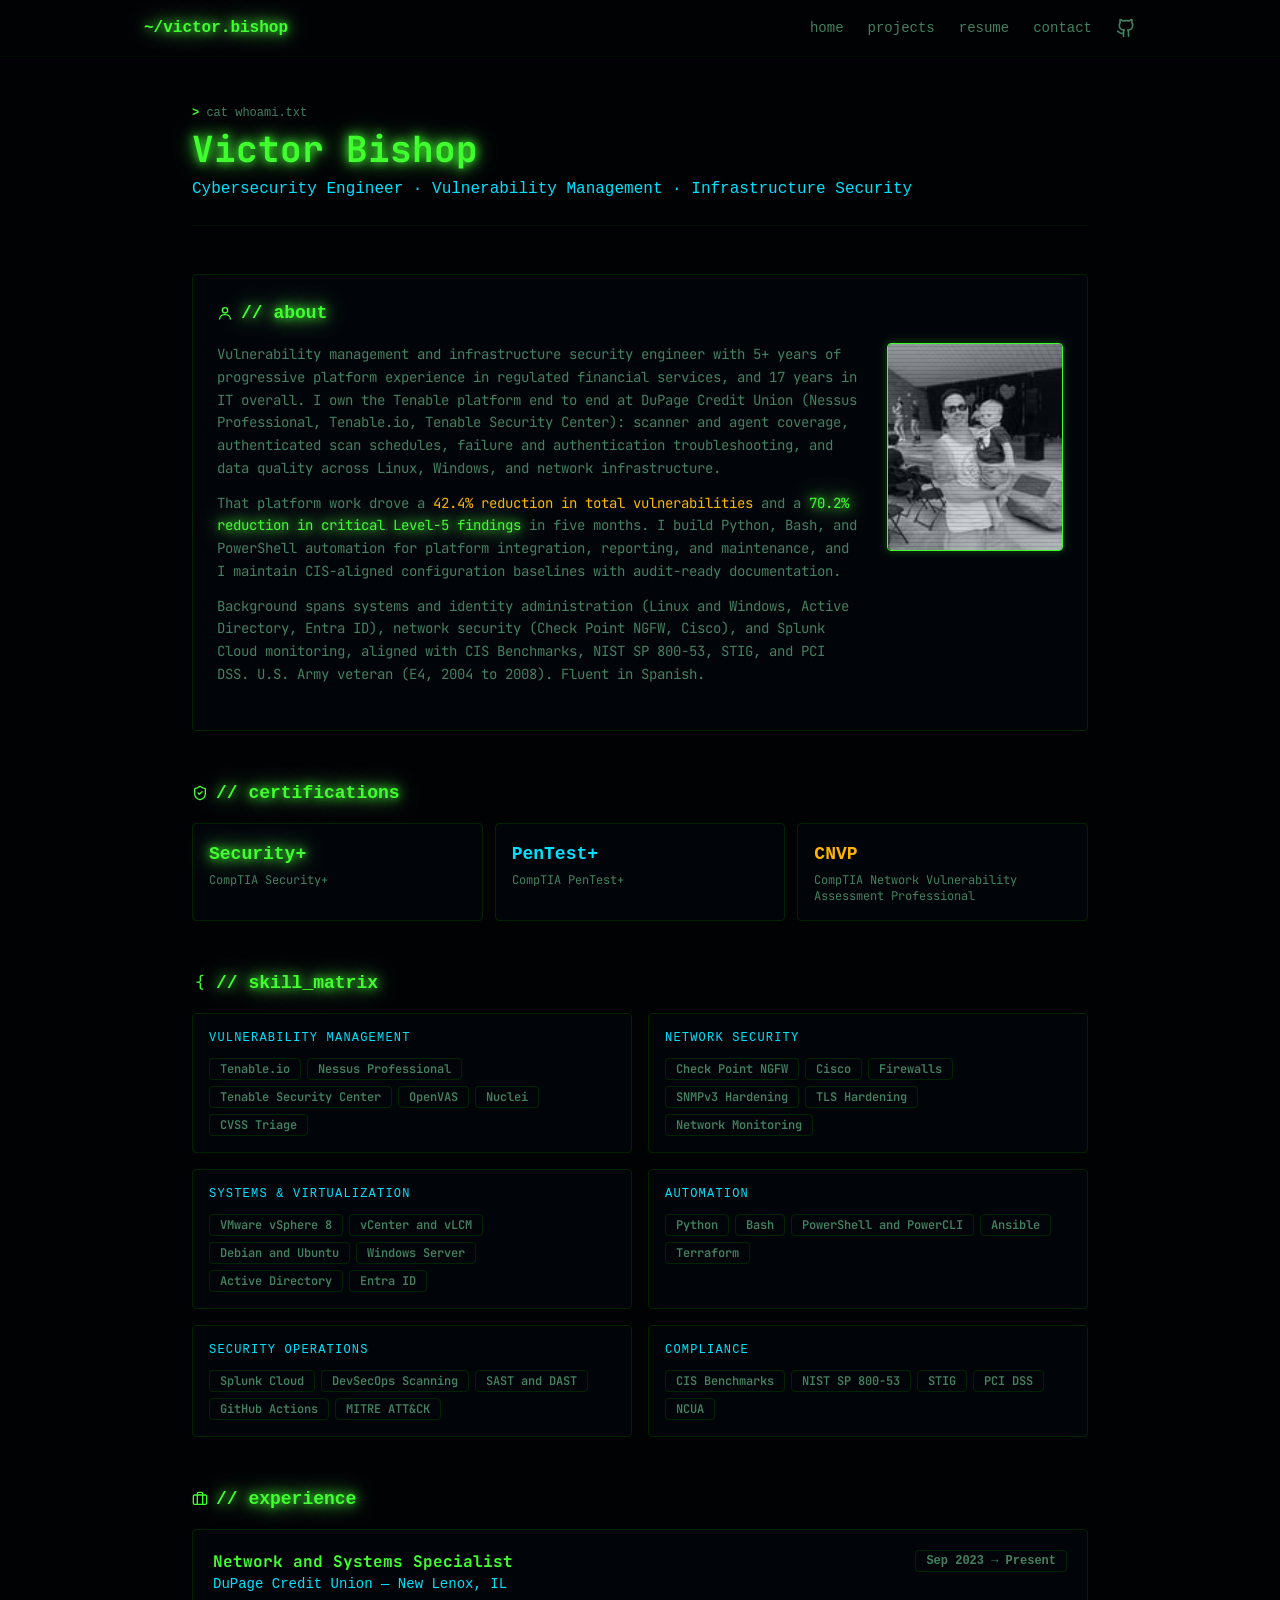
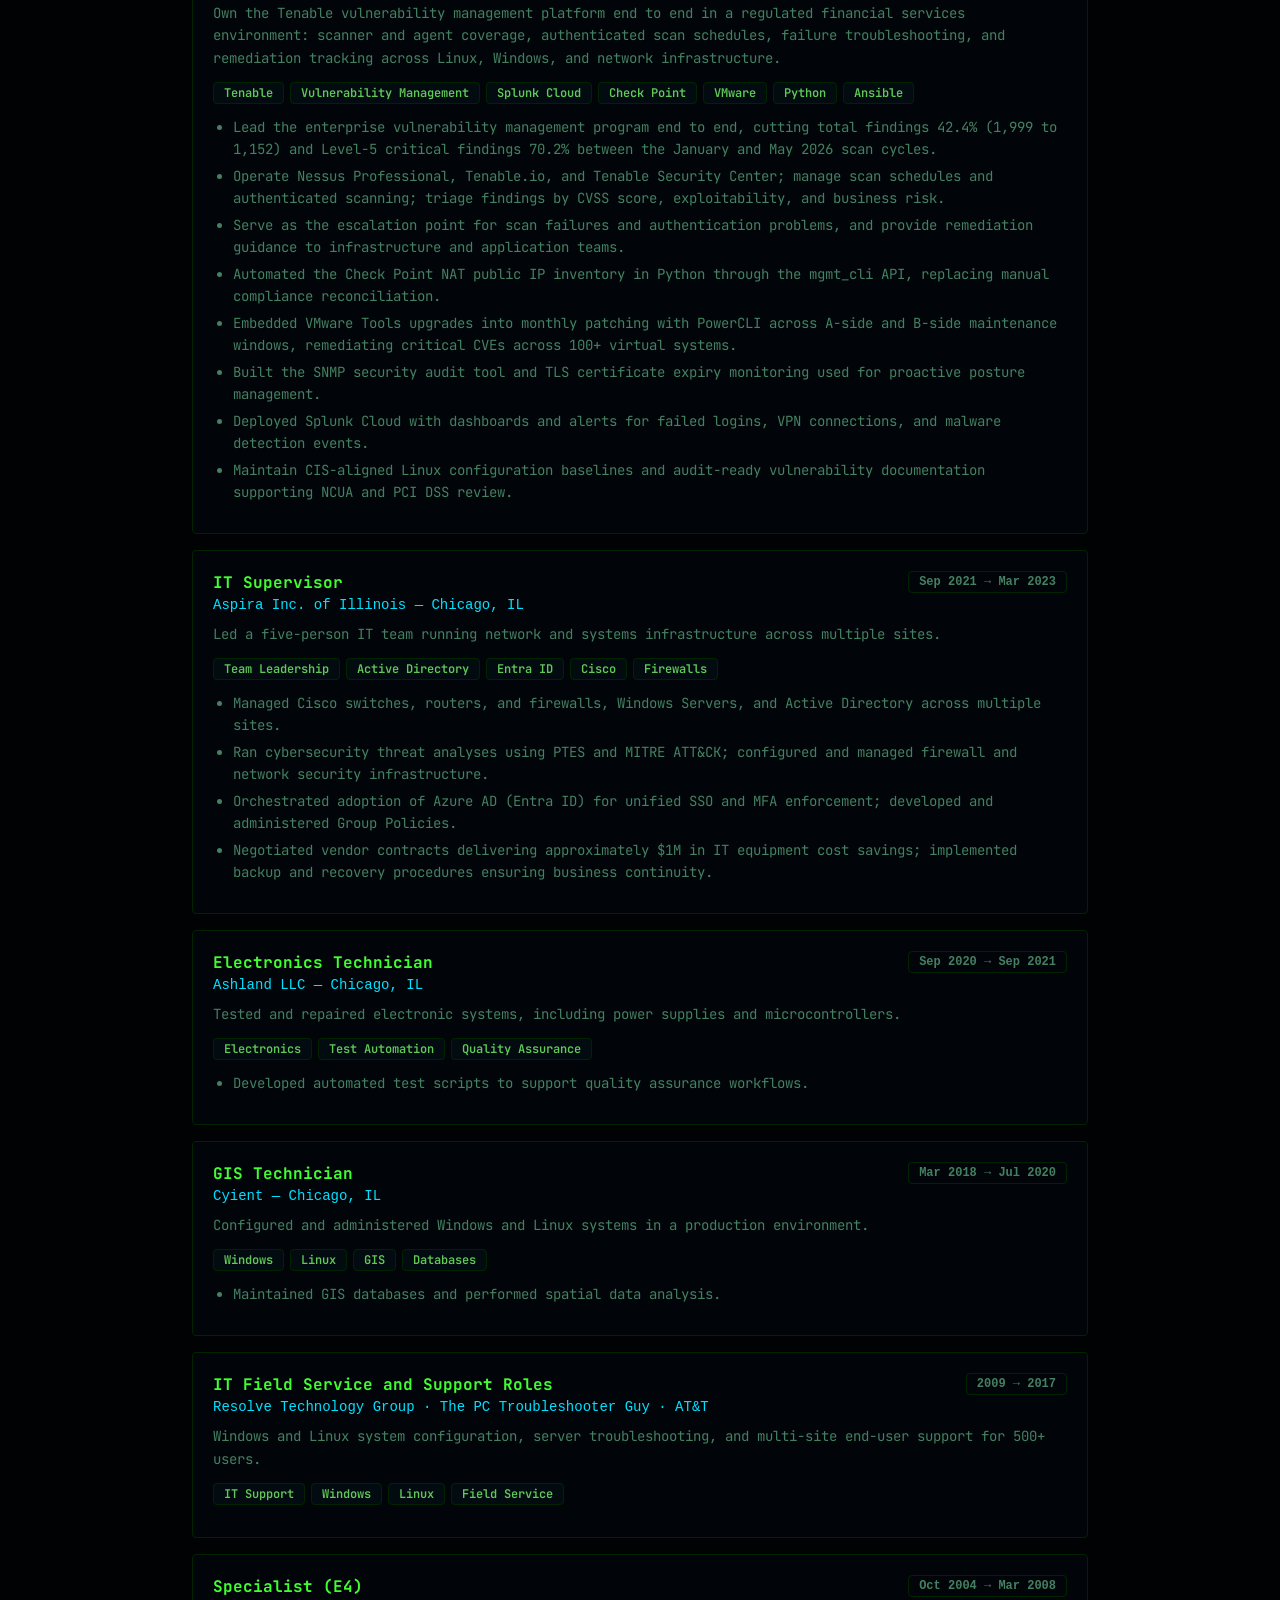
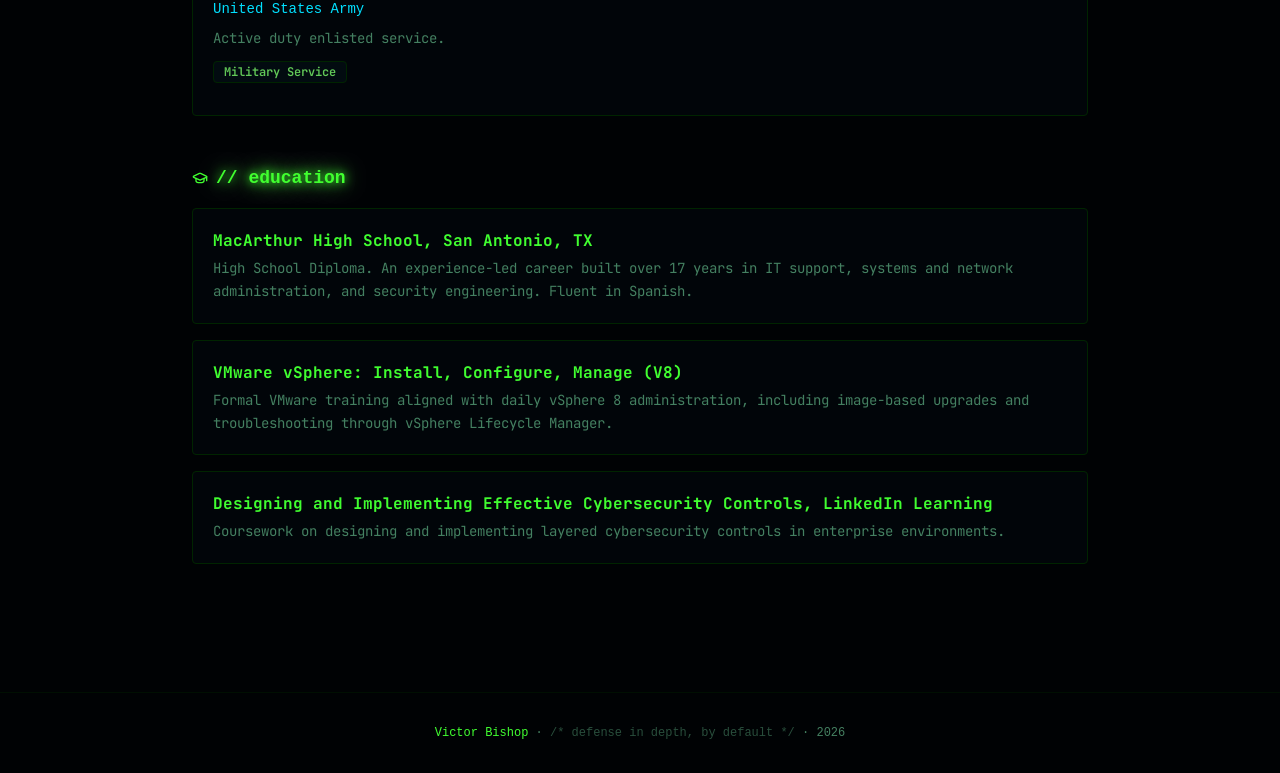
==== resume.html @ e8d1edcd "Publish portfolio site (part 4 of 4): resume.html" ====
<!DOCTYPE html>
<html lang="en" class="dark">
<head>
<meta charset="utf-8" />
<meta name="viewport" content="width=device-width, initial-scale=1" />
<title>Resume | Victor Bishop</title>
<meta name="description" content="Victor Bishop is a cybersecurity engineer in New Lenox, IL focused on vulnerability management, infrastructure security, and automation." />
<link rel="icon" type="image/svg+xml" href="/favicon.svg" />
<link rel="stylesheet" href="/assets/site.css" />
<style>
.px-2\.5{padding-left:.625rem;padding-right:.625rem}
.py-4{padding-top:1rem;padding-bottom:1rem}
.hover\:neon-text:hover{color:var(--neon-green);text-shadow:0 0 10px var(--neon-green),0 0 20px var(--neon-green)}
.hover\:bg-secondary\/80:hover{background-color:color-mix(in oklch,var(--secondary) 80%,transparent)}
.prose-sm{font-size:.875rem}
@media (min-width:768px){.md\:prose-base{font-size:1rem}}
.prose h2{font-size:1.3em;font-weight:700;color:var(--foreground);margin:1.3em 0 .5em}
.prose p{margin:.7em 0;line-height:1.7}
.prose ul{list-style:disc;padding-left:1.4em;margin:.7em 0}
.prose li{margin:.3em 0;line-height:1.6}
.prose strong{color:var(--foreground)}
</style>
</head>
<body class="min-h-screen">
<header class="border-b border-border/40">
<div class="max-w-5xl mx-auto px-4 py-4 flex items-center justify-between">
<a href="/" class="font-mono font-bold neon-text text-base">~/victor.bishop</a>
<nav class="flex items-center gap-6 font-mono text-sm text-muted-foreground">
<a href="/" class="hover:text-neon-cyan transition-colors">home</a>
<a href="/projects" class="hover:text-neon-cyan transition-colors">projects</a>
<a href="/resume" class="hover:text-neon-cyan transition-colors">resume</a>
<a href="/contact" class="hover:text-neon-cyan transition-colors">contact</a>
<a href="https://github.com/Heretic312" target="_blank" rel="noopener noreferrer" class="hover:text-primary transition-colors" aria-label="GitHub"><svg xmlns="http://www.w3.org/2000/svg" viewBox="0 0 24 24" fill="none" stroke="currentColor" stroke-width="2" stroke-linecap="round" stroke-linejoin="round" class="w-5 h-5"><path d="M15 22v-4a4.8 4.8 0 0 0-1-3.5c3 0 6-2 6-5.5.08-1.25-.27-2.48-1-3.5.28-1.15.28-2.35 0-3.5 0 0-1 0-3 1.5-2.64-.5-5.36-.5-8 0C6 2 5 2 5 2c-.3 1.15-.3 2.35 0 3.5A5.403 5.403 0 0 0 4 9c0 3.5 3 5.5 6 5.5-.39.49-.68 1.05-.85 1.65-.17.6-.22 1.23-.15 1.85v4"/><path d="M9 18c-4.51 2-5-2-7-2"/></svg></a>
</nav>
</div>
</header>
<main>

<div class="min-h-screen px-4 py-12">
<div class="max-w-4xl mx-auto space-y-12">
<div class="space-y-2">
<p class="font-mono text-xs text-muted-foreground prompt">cat whoami.txt</p>
<h1 class="text-4xl font-bold neon-text">Victor Bishop</h1>
<p class="text-neon-cyan font-mono">Cybersecurity Engineer · Vulnerability Management · Infrastructure Security</p>
<hr class="mt-6 opacity-40" />
</div>
<section class="terminal-card rounded p-6">
<div class="flex items-center gap-2 mb-4"><svg xmlns="http://www.w3.org/2000/svg" viewBox="0 0 24 24" fill="none" stroke="currentColor" stroke-width="2" stroke-linecap="round" stroke-linejoin="round" class="w-4 h-4 text-neon-green"><circle cx="12" cy="8" r="4"/><path d="M4 21c0-4 3.6-6.5 8-6.5s8 2.5 8 6.5"/></svg><h2 class="font-bold text-lg neon-text font-mono">// about</h2></div>
<div class="flex flex-col md:flex-row gap-6">
<div class="flex-1 space-y-3 text-muted-foreground leading-relaxed text-sm">
<p>Vulnerability management and infrastructure security engineer with 5+ years of progressive platform experience in regulated financial services, and 17 years in IT overall. I own the Tenable platform end to end at DuPage Credit Union (Nessus Professional, Tenable.io, Tenable Security Center): scanner and agent coverage, authenticated scan schedules, failure and authentication troubleshooting, and data quality across Linux, Windows, and network infrastructure.</p>
<p>That platform work drove a <span class="text-neon-amber">42.4% reduction in total vulnerabilities</span> and a <span class="neon-text">70.2% reduction in critical Level-5 findings</span> in five months. I build Python, Bash, and PowerShell automation for platform integration, reporting, and maintenance, and I maintain CIS-aligned configuration baselines with audit-ready documentation.</p>
<p>Background spans systems and identity administration (Linux and Windows, Active Directory, Entra ID), network security (Check Point NGFW, Cisco), and Splunk Cloud monitoring, aligned with CIS Benchmarks, NIST SP 800-53, STIG, and PCI DSS. U.S. Army veteran (E4, 2004 to 2008). Fluent in Spanish.</p>
<div class="pt-2"></div>
</div>
<div class="shrink-0"><div class="relative w-44 h-52 rounded neon-border overflow-hidden">
<img src="[data-uri]" alt="Victor Bishop" class="w-full h-full object-cover opacity-90 mix-blend-luminosity" style="filter: sepia(20%) hue-rotate(100deg) saturate(60%)" />
<div class="absolute inset-0 pointer-events-none" style="background-image: repeating-linear-gradient(0deg, transparent, transparent 3px, oklch(0 0 0 / 0.12) 3px, oklch(0 0 0 / 0.12) 4px)"></div>
</div></div>
</div>
</section>
<section>
<div class="flex items-center gap-2 mb-4"><svg xmlns="http://www.w3.org/2000/svg" viewBox="0 0 24 24" fill="none" stroke="currentColor" stroke-width="2" stroke-linecap="round" stroke-linejoin="round" class="w-4 h-4 text-neon-green"><path d="M20 13c0 5-3.5 7.5-7.66 8.95a1 1 0 0 1-.67-.01C7.5 20.5 4 18 4 13V6a1 1 0 0 1 1-1c2 0 4.5-1.2 6.24-2.72a1.17 1.17 0 0 1 1.52 0C14.51 3.81 17 5 19 5a1 1 0 0 1 1 1z"/><path d="m9 12 2 2 4-4"/></svg><h2 class="font-bold text-lg neon-text font-mono">// certifications</h2></div>
<div class="grid grid-cols-2 md:grid-cols-3 gap-3"><div class="terminal-card rounded p-4"><p class="font-bold text-lg font-mono neon-text">Security+</p><p class="text-xs text-muted-foreground mt-1">CompTIA Security+</p></div><div class="terminal-card rounded p-4"><p class="font-bold text-lg font-mono text-neon-cyan">PenTest+</p><p class="text-xs text-muted-foreground mt-1">CompTIA PenTest+</p></div><div class="terminal-card rounded p-4"><p class="font-bold text-lg font-mono text-neon-amber">CNVP</p><p class="text-xs text-muted-foreground mt-1">CompTIA Network Vulnerability Assessment Professional</p></div></div>
</section>
<section>
<div class="flex items-center gap-2 mb-4"><div class="w-4 h-4 text-neon-green flex items-center justify-center">{</div><h2 class="font-bold text-lg neon-text font-mono">// skill_matrix</h2></div>
<div class="grid grid-cols-1 md:grid-cols-2 gap-4"><div class="terminal-card rounded p-4"><p class="text-xs text-neon-cyan font-mono mb-3 uppercase tracking-widest">Vulnerability Management</p><div class="flex flex-wrap gap-1.5"><span class="inline-flex items-center rounded-md border px-2.5 py-0.5 text-xs font-semibold transition-colors text-xs border-border text-muted-foreground hover:border-neon-green hover:text-neon-green transition-colors cursor-default">Tenable.io</span><span class="inline-flex items-center rounded-md border px-2.5 py-0.5 text-xs font-semibold transition-colors text-xs border-border text-muted-foreground hover:border-neon-green hover:text-neon-green transition-colors cursor-default">Nessus Professional</span><span class="inline-flex items-center rounded-md border px-2.5 py-0.5 text-xs font-semibold transition-colors text-xs border-border text-muted-foreground hover:border-neon-green hover:text-neon-green transition-colors cursor-default">Tenable Security Center</span><span class="inline-flex items-center rounded-md border px-2.5 py-0.5 text-xs font-semibold transition-colors text-xs border-border text-muted-foreground hover:border-neon-green hover:text-neon-green transition-colors cursor-default">OpenVAS</span><span class="inline-flex items-center rounded-md border px-2.5 py-0.5 text-xs font-semibold transition-colors text-xs border-border text-muted-foreground hover:border-neon-green hover:text-neon-green transition-colors cursor-default">Nuclei</span><span class="inline-flex items-center rounded-md border px-2.5 py-0.5 text-xs font-semibold transition-colors text-xs border-border text-muted-foreground hover:border-neon-green hover:text-neon-green transition-colors cursor-default">CVSS Triage</span></div></div><div class="terminal-card rounded p-4"><p class="text-xs text-neon-cyan font-mono mb-3 uppercase tracking-widest">Network Security</p><div class="flex flex-wrap gap-1.5"><span class="inline-flex items-center rounded-md border px-2.5 py-0.5 text-xs font-semibold transition-colors text-xs border-border text-muted-foreground hover:border-neon-green hover:text-neon-green transition-colors cursor-default">Check Point NGFW</span><span class="inline-flex items-center rounded-md border px-2.5 py-0.5 text-xs font-semibold transition-colors text-xs border-border text-muted-foreground hover:border-neon-green hover:text-neon-green transition-colors cursor-default">Cisco</span><span class="inline-flex items-center rounded-md border px-2.5 py-0.5 text-xs font-semibold transition-colors text-xs border-border text-muted-foreground hover:border-neon-green hover:text-neon-green transition-colors cursor-default">Firewalls</span><span class="inline-flex items-center rounded-md border px-2.5 py-0.5 text-xs font-semibold transition-colors text-xs border-border text-muted-foreground hover:border-neon-green hover:text-neon-green transition-colors cursor-default">SNMPv3 Hardening</span><span class="inline-flex items-center rounded-md border px-2.5 py-0.5 text-xs font-semibold transition-colors text-xs border-border text-muted-foreground hover:border-neon-green hover:text-neon-green transition-colors cursor-default">TLS Hardening</span><span class="inline-flex items-center rounded-md border px-2.5 py-0.5 text-xs font-semibold transition-colors text-xs border-border text-muted-foreground hover:border-neon-green hover:text-neon-green transition-colors cursor-default">Network Monitoring</span></div></div><div class="terminal-card rounded p-4"><p class="text-xs text-neon-cyan font-mono mb-3 uppercase tracking-widest">Systems & Virtualization</p><div class="flex flex-wrap gap-1.5"><span class="inline-flex items-center rounded-md border px-2.5 py-0.5 text-xs font-semibold transition-colors text-xs border-border text-muted-foreground hover:border-neon-green hover:text-neon-green transition-colors cursor-default">VMware vSphere 8</span><span class="inline-flex items-center rounded-md border px-2.5 py-0.5 text-xs font-semibold transition-colors text-xs border-border text-muted-foreground hover:border-neon-green hover:text-neon-green transition-colors cursor-default">vCenter and vLCM</span><span class="inline-flex items-center rounded-md border px-2.5 py-0.5 text-xs font-semibold transition-colors text-xs border-border text-muted-foreground hover:border-neon-green hover:text-neon-green transition-colors cursor-default">Debian and Ubuntu</span><span class="inline-flex items-center rounded-md border px-2.5 py-0.5 text-xs font-semibold transition-colors text-xs border-border text-muted-foreground hover:border-neon-green hover:text-neon-green transition-colors cursor-default">Windows Server</span><span class="inline-flex items-center rounded-md border px-2.5 py-0.5 text-xs font-semibold transition-colors text-xs border-border text-muted-foreground hover:border-neon-green hover:text-neon-green transition-colors cursor-default">Active Directory</span><span class="inline-flex items-center rounded-md border px-2.5 py-0.5 text-xs font-semibold transition-colors text-xs border-border text-muted-foreground hover:border-neon-green hover:text-neon-green transition-colors cursor-default">Entra ID</span></div></div><div class="terminal-card rounded p-4"><p class="text-xs text-neon-cyan font-mono mb-3 uppercase tracking-widest">Automation</p><div class="flex flex-wrap gap-1.5"><span class="inline-flex items-center rounded-md border px-2.5 py-0.5 text-xs font-semibold transition-colors text-xs border-border text-muted-foreground hover:border-neon-green hover:text-neon-green transition-colors cursor-default">Python</span><span class="inline-flex items-center rounded-md border px-2.5 py-0.5 text-xs font-semibold transition-colors text-xs border-border text-muted-foreground hover:border-neon-green hover:text-neon-green transition-colors cursor-default">Bash</span><span class="inline-flex items-center rounded-md border px-2.5 py-0.5 text-xs font-semibold transition-colors text-xs border-border text-muted-foreground hover:border-neon-green hover:text-neon-green transition-colors cursor-default">PowerShell and PowerCLI</span><span class="inline-flex items-center rounded-md border px-2.5 py-0.5 text-xs font-semibold transition-colors text-xs border-border text-muted-foreground hover:border-neon-green hover:text-neon-green transition-colors cursor-default">Ansible</span><span class="inline-flex items-center rounded-md border px-2.5 py-0.5 text-xs font-semibold transition-colors text-xs border-border text-muted-foreground hover:border-neon-green hover:text-neon-green transition-colors cursor-default">Terraform</span></div></div><div class="terminal-card rounded p-4"><p class="text-xs text-neon-cyan font-mono mb-3 uppercase tracking-widest">Security Operations</p><div class="flex flex-wrap gap-1.5"><span class="inline-flex items-center rounded-md border px-2.5 py-0.5 text-xs font-semibold transition-colors text-xs border-border text-muted-foreground hover:border-neon-green hover:text-neon-green transition-colors cursor-default">Splunk Cloud</span><span class="inline-flex items-center rounded-md border px-2.5 py-0.5 text-xs font-semibold transition-colors text-xs border-border text-muted-foreground hover:border-neon-green hover:text-neon-green transition-colors cursor-default">DevSecOps Scanning</span><span class="inline-flex items-center rounded-md border px-2.5 py-0.5 text-xs font-semibold transition-colors text-xs border-border text-muted-foreground hover:border-neon-green hover:text-neon-green transition-colors cursor-default">SAST and DAST</span><span class="inline-flex items-center rounded-md border px-2.5 py-0.5 text-xs font-semibold transition-colors text-xs border-border text-muted-foreground hover:border-neon-green hover:text-neon-green transition-colors cursor-default">GitHub Actions</span><span class="inline-flex items-center rounded-md border px-2.5 py-0.5 text-xs font-semibold transition-colors text-xs border-border text-muted-foreground hover:border-neon-green hover:text-neon-green transition-colors cursor-default">MITRE ATT&CK</span></div></div><div class="terminal-card rounded p-4"><p class="text-xs text-neon-cyan font-mono mb-3 uppercase tracking-widest">Compliance</p><div class="flex flex-wrap gap-1.5"><span class="inline-flex items-center rounded-md border px-2.5 py-0.5 text-xs font-semibold transition-colors text-xs border-border text-muted-foreground hover:border-neon-green hover:text-neon-green transition-colors cursor-default">CIS Benchmarks</span><span class="inline-flex items-center rounded-md border px-2.5 py-0.5 text-xs font-semibold transition-colors text-xs border-border text-muted-foreground hover:border-neon-green hover:text-neon-green transition-colors cursor-default">NIST SP 800-53</span><span class="inline-flex items-center rounded-md border px-2.5 py-0.5 text-xs font-semibold transition-colors text-xs border-border text-muted-foreground hover:border-neon-green hover:text-neon-green transition-colors cursor-default">STIG</span><span class="inline-flex items-center rounded-md border px-2.5 py-0.5 text-xs font-semibold transition-colors text-xs border-border text-muted-foreground hover:border-neon-green hover:text-neon-green transition-colors cursor-default">PCI DSS</span><span class="inline-flex items-center rounded-md border px-2.5 py-0.5 text-xs font-semibold transition-colors text-xs border-border text-muted-foreground hover:border-neon-green hover:text-neon-green transition-colors cursor-default">NCUA</span></div></div></div>
</section>
<section class="space-y-4">
<div class="flex items-center gap-2"><svg xmlns="http://www.w3.org/2000/svg" viewBox="0 0 24 24" fill="none" stroke="currentColor" stroke-width="2" stroke-linecap="round" stroke-linejoin="round" class="w-4 h-4 text-neon-green"><path d="M16 20V4a2 2 0 0 0-2-2h-4a2 2 0 0 0-2 2v16"/><rect width="20" height="14" x="2" y="6" rx="2"/></svg><h2 class="font-bold text-lg neon-text font-mono">// experience</h2></div>
<div class="terminal-card rounded p-5"><div class="flex flex-wrap justify-between items-start gap-2 mb-2"><div><h3 class="font-bold text-base text-primary">Network and Systems Specialist</h3><p class="text-sm text-neon-cyan font-mono">DuPage Credit Union — New Lenox, IL</p></div><span class="inline-flex items-center rounded-md border px-2.5 py-0.5 text-xs font-semibold transition-colors text-xs border-border text-muted-foreground font-mono shrink-0">Sep 2023 → Present</span></div><p class="text-sm text-muted-foreground mb-3 leading-relaxed">Own the Tenable vulnerability management platform end to end in a regulated financial services environment: scanner and agent coverage, authenticated scan schedules, failure troubleshooting, and remediation tracking across Linux, Windows, and network infrastructure.</p><div class="flex flex-wrap gap-1.5 mb-3"><span class="inline-flex items-center rounded-md border px-2.5 py-0.5 text-xs font-semibold transition-colors bg-secondary text-secondary-foreground hover:bg-secondary/80">Tenable</span><span class="inline-flex items-center rounded-md border px-2.5 py-0.5 text-xs font-semibold transition-colors bg-secondary text-secondary-foreground hover:bg-secondary/80">Vulnerability Management</span><span class="inline-flex items-center rounded-md border px-2.5 py-0.5 text-xs font-semibold transition-colors bg-secondary text-secondary-foreground hover:bg-secondary/80">Splunk Cloud</span><span class="inline-flex items-center rounded-md border px-2.5 py-0.5 text-xs font-semibold transition-colors bg-secondary text-secondary-foreground hover:bg-secondary/80">Check Point</span><span class="inline-flex items-center rounded-md border px-2.5 py-0.5 text-xs font-semibold transition-colors bg-secondary text-secondary-foreground hover:bg-secondary/80">VMware</span><span class="inline-flex items-center rounded-md border px-2.5 py-0.5 text-xs font-semibold transition-colors bg-secondary text-secondary-foreground hover:bg-secondary/80">Python</span><span class="inline-flex items-center rounded-md border px-2.5 py-0.5 text-xs font-semibold transition-colors bg-secondary text-secondary-foreground hover:bg-secondary/80">Ansible</span></div><div class="mt-3 prose prose-sm max-w-none text-muted-foreground"><ul><li>Lead the enterprise vulnerability management program end to end, cutting total findings 42.4% (1,999 to 1,152) and Level-5 critical findings 70.2% between the January and May 2026 scan cycles.</li><li>Operate Nessus Professional, Tenable.io, and Tenable Security Center; manage scan schedules and authenticated scanning; triage findings by CVSS score, exploitability, and business risk.</li><li>Serve as the escalation point for scan failures and authentication problems, and provide remediation guidance to infrastructure and application teams.</li><li>Automated the Check Point NAT public IP inventory in Python through the mgmt_cli API, replacing manual compliance reconciliation.</li><li>Embedded VMware Tools upgrades into monthly patching with PowerCLI across A-side and B-side maintenance windows, remediating critical CVEs across 100+ virtual systems.</li><li>Built the SNMP security audit tool and TLS certificate expiry monitoring used for proactive posture management.</li><li>Deployed Splunk Cloud with dashboards and alerts for failed logins, VPN connections, and malware detection events.</li><li>Maintain CIS-aligned Linux configuration baselines and audit-ready vulnerability documentation supporting NCUA and PCI DSS review.</li></ul></div></div><div class="terminal-card rounded p-5"><div class="flex flex-wrap justify-between items-start gap-2 mb-2"><div><h3 class="font-bold text-base text-primary">IT Supervisor</h3><p class="text-sm text-neon-cyan font-mono">Aspira Inc. of Illinois — Chicago, IL</p></div><span class="inline-flex items-center rounded-md border px-2.5 py-0.5 text-xs font-semibold transition-colors text-xs border-border text-muted-foreground font-mono shrink-0">Sep 2021 → Mar 2023</span></div><p class="text-sm text-muted-foreground mb-3 leading-relaxed">Led a five-person IT team running network and systems infrastructure across multiple sites.</p><div class="flex flex-wrap gap-1.5 mb-3"><span class="inline-flex items-center rounded-md border px-2.5 py-0.5 text-xs font-semibold transition-colors bg-secondary text-secondary-foreground hover:bg-secondary/80">Team Leadership</span><span class="inline-flex items-center rounded-md border px-2.5 py-0.5 text-xs font-semibold transition-colors bg-secondary text-secondary-foreground hover:bg-secondary/80">Active Directory</span><span class="inline-flex items-center rounded-md border px-2.5 py-0.5 text-xs font-semibold transition-colors bg-secondary text-secondary-foreground hover:bg-secondary/80">Entra ID</span><span class="inline-flex items-center rounded-md border px-2.5 py-0.5 text-xs font-semibold transition-colors bg-secondary text-secondary-foreground hover:bg-secondary/80">Cisco</span><span class="inline-flex items-center rounded-md border px-2.5 py-0.5 text-xs font-semibold transition-colors bg-secondary text-secondary-foreground hover:bg-secondary/80">Firewalls</span></div><div class="mt-3 prose prose-sm max-w-none text-muted-foreground"><ul><li>Managed Cisco switches, routers, and firewalls, Windows Servers, and Active Directory across multiple sites.</li><li>Ran cybersecurity threat analyses using PTES and MITRE ATT&CK; configured and managed firewall and network security infrastructure.</li><li>Orchestrated adoption of Azure AD (Entra ID) for unified SSO and MFA enforcement; developed and administered Group Policies.</li><li>Negotiated vendor contracts delivering approximately $1M in IT equipment cost savings; implemented backup and recovery procedures ensuring business continuity.</li></ul></div></div><div class="terminal-card rounded p-5"><div class="flex flex-wrap justify-between items-start gap-2 mb-2"><div><h3 class="font-bold text-base text-primary">Electronics Technician</h3><p class="text-sm text-neon-cyan font-mono">Ashland LLC — Chicago, IL</p></div><span class="inline-flex items-center rounded-md border px-2.5 py-0.5 text-xs font-semibold transition-colors text-xs border-border text-muted-foreground font-mono shrink-0">Sep 2020 → Sep 2021</span></div><p class="text-sm text-muted-foreground mb-3 leading-relaxed">Tested and repaired electronic systems, including power supplies and microcontrollers.</p><div class="flex flex-wrap gap-1.5 mb-3"><span class="inline-flex items-center rounded-md border px-2.5 py-0.5 text-xs font-semibold transition-colors bg-secondary text-secondary-foreground hover:bg-secondary/80">Electronics</span><span class="inline-flex items-center rounded-md border px-2.5 py-0.5 text-xs font-semibold transition-colors bg-secondary text-secondary-foreground hover:bg-secondary/80">Test Automation</span><span class="inline-flex items-center rounded-md border px-2.5 py-0.5 text-xs font-semibold transition-colors bg-secondary text-secondary-foreground hover:bg-secondary/80">Quality Assurance</span></div><div class="mt-3 prose prose-sm max-w-none text-muted-foreground"><ul><li>Developed automated test scripts to support quality assurance workflows.</li></ul></div></div><div class="terminal-card rounded p-5"><div class="flex flex-wrap justify-between items-start gap-2 mb-2"><div><h3 class="font-bold text-base text-primary">GIS Technician</h3><p class="text-sm text-neon-cyan font-mono">Cyient — Chicago, IL</p></div><span class="inline-flex items-center rounded-md border px-2.5 py-0.5 text-xs font-semibold transition-colors text-xs border-border text-muted-foreground font-mono shrink-0">Mar 2018 → Jul 2020</span></div><p class="text-sm text-muted-foreground mb-3 leading-relaxed">Configured and administered Windows and Linux systems in a production environment.</p><div class="flex flex-wrap gap-1.5 mb-3"><span class="inline-flex items-center rounded-md border px-2.5 py-0.5 text-xs font-semibold transition-colors bg-secondary text-secondary-foreground hover:bg-secondary/80">Windows</span><span class="inline-flex items-center rounded-md border px-2.5 py-0.5 text-xs font-semibold transition-colors bg-secondary text-secondary-foreground hover:bg-secondary/80">Linux</span><span class="inline-flex items-center rounded-md border px-2.5 py-0.5 text-xs font-semibold transition-colors bg-secondary text-secondary-foreground hover:bg-secondary/80">GIS</span><span class="inline-flex items-center rounded-md border px-2.5 py-0.5 text-xs font-semibold transition-colors bg-secondary text-secondary-foreground hover:bg-secondary/80">Databases</span></div><div class="mt-3 prose prose-sm max-w-none text-muted-foreground"><ul><li>Maintained GIS databases and performed spatial data analysis.</li></ul></div></div><div class="terminal-card rounded p-5"><div class="flex flex-wrap justify-between items-start gap-2 mb-2"><div><h3 class="font-bold text-base text-primary">IT Field Service and Support Roles</h3><p class="text-sm text-neon-cyan font-mono">Resolve Technology Group · The PC Troubleshooter Guy · AT&T</p></div><span class="inline-flex items-center rounded-md border px-2.5 py-0.5 text-xs font-semibold transition-colors text-xs border-border text-muted-foreground font-mono shrink-0">2009 → 2017</span></div><p class="text-sm text-muted-foreground mb-3 leading-relaxed">Windows and Linux system configuration, server troubleshooting, and multi-site end-user support for 500+ users.</p><div class="flex flex-wrap gap-1.5 mb-3"><span class="inline-flex items-center rounded-md border px-2.5 py-0.5 text-xs font-semibold transition-colors bg-secondary text-secondary-foreground hover:bg-secondary/80">IT Support</span><span class="inline-flex items-center rounded-md border px-2.5 py-0.5 text-xs font-semibold transition-colors bg-secondary text-secondary-foreground hover:bg-secondary/80">Windows</span><span class="inline-flex items-center rounded-md border px-2.5 py-0.5 text-xs font-semibold transition-colors bg-secondary text-secondary-foreground hover:bg-secondary/80">Linux</span><span class="inline-flex items-center rounded-md border px-2.5 py-0.5 text-xs font-semibold transition-colors bg-secondary text-secondary-foreground hover:bg-secondary/80">Field Service</span></div></div><div class="terminal-card rounded p-5"><div class="flex flex-wrap justify-between items-start gap-2 mb-2"><div><h3 class="font-bold text-base text-primary">Specialist (E4)</h3><p class="text-sm text-neon-cyan font-mono">United States Army</p></div><span class="inline-flex items-center rounded-md border px-2.5 py-0.5 text-xs font-semibold transition-colors text-xs border-border text-muted-foreground font-mono shrink-0">Oct 2004 → Mar 2008</span></div><p class="text-sm text-muted-foreground mb-3 leading-relaxed">Active duty enlisted service.</p><div class="flex flex-wrap gap-1.5 mb-3"><span class="inline-flex items-center rounded-md border px-2.5 py-0.5 text-xs font-semibold transition-colors bg-secondary text-secondary-foreground hover:bg-secondary/80">Military Service</span></div></div>
</section>
<section class="space-y-4">
<div class="flex items-center gap-2"><svg xmlns="http://www.w3.org/2000/svg" viewBox="0 0 24 24" fill="none" stroke="currentColor" stroke-width="2" stroke-linecap="round" stroke-linejoin="round" class="w-4 h-4 text-neon-green"><path d="M21.42 10.922a1 1 0 0 0-.019-1.838L12.83 5.18a2 2 0 0 0-1.66 0L2.6 9.08a1 1 0 0 0 0 1.832l8.57 3.908a2 2 0 0 0 1.66 0z"/><path d="M22 10v6"/><path d="M6 12.5V16a6 3 0 0 0 12 0v-3.5"/></svg><h2 class="font-bold text-lg neon-text font-mono">// education</h2></div>
<div class="terminal-card rounded p-5"><h3 class="font-bold text-base text-primary mb-1">MacArthur High School, San Antonio, TX</h3><p class="text-sm text-muted-foreground leading-relaxed">High School Diploma. An experience-led career built over 17 years in IT support, systems and network administration, and security engineering. Fluent in Spanish.</p></div><div class="terminal-card rounded p-5"><h3 class="font-bold text-base text-primary mb-1">VMware vSphere: Install, Configure, Manage (V8)</h3><p class="text-sm text-muted-foreground leading-relaxed">Formal VMware training aligned with daily vSphere 8 administration, including image-based upgrades and troubleshooting through vSphere Lifecycle Manager.</p></div><div class="terminal-card rounded p-5"><h3 class="font-bold text-base text-primary mb-1">Designing and Implementing Effective Cybersecurity Controls, LinkedIn Learning</h3><p class="text-sm text-muted-foreground leading-relaxed">Coursework on designing and implementing layered cybersecurity controls in enterprise environments.</p></div>
</section>
</div>
</div>
</main>
<footer class="border-t border-border/40 mt-20 py-8 text-center text-xs text-muted-foreground font-mono">
<p><span class="text-neon-green">Victor Bishop</span> · <span class="opacity-60">/* defense in depth, by default */</span> · 2026</p>
</footer>
</body>
</html>
---- assets/site.css ----
@import"https://fonts.googleapis.com/css2?family=JetBrains+Mono:ital,wght@0,100..800;1,100..800&display=swap";@layer components;@layer properties{@supports (((-webkit-hyphens:none)) and (not (margin-trim:inline))) or ((-moz-orient:inline) and (not (color:rgb(from red r g b)))){*,:before,:after,::backdrop{--tw-rotate-x:initial;--tw-rotate-y:initial;--tw-rotate-z:initial;--tw-skew-x:initial;--tw-skew-y:initial;--tw-space-y-reverse:0;--tw-border-style:solid;--tw-leading:initial;--tw-font-weight:initial;--tw-tracking:initial;--tw-shadow:0 0 #0000;--tw-shadow-color:initial;--tw-shadow-alpha:100%;--tw-inset-shadow:0 0 #0000;--tw-inset-shadow-color:initial;--tw-inset-shadow-alpha:100%;--tw-ring-color:initial;--tw-ring-shadow:0 0 #0000;--tw-inset-ring-color:initial;--tw-inset-ring-shadow:0 0 #0000;--tw-ring-inset:initial;--tw-ring-offset-width:0px;--tw-ring-offset-color:#fff;--tw-ring-offset-shadow:0 0 #0000;--tw-outline-style:solid;--tw-blur:initial;--tw-brightness:initial;--tw-contrast:initial;--tw-grayscale:initial;--tw-hue-rotate:initial;--tw-invert:initial;--tw-opacity:initial;--tw-saturate:initial;--tw-sepia:initial;--tw-drop-shadow:initial;--tw-drop-shadow-color:initial;--tw-drop-shadow-alpha:100%;--tw-drop-shadow-size:initial;--tw-backdrop-blur:initial;--tw-backdrop-brightness:initial;--tw-backdrop-contrast:initial;--tw-backdrop-grayscale:initial;--tw-backdrop-hue-rotate:initial;--tw-backdrop-invert:initial;--tw-backdrop-opacity:initial;--tw-backdrop-saturate:initial;--tw-backdrop-sepia:initial;--tw-duration:initial}}}@layer theme{:root,:host{--font-sans:ui-sans-serif, system-ui, sans-serif, "Apple Color Emoji", "Segoe UI Emoji", "Segoe UI Symbol", "Noto Color Emoji";--font-mono:ui-monospace, SFMono-Regular, Menlo, Monaco, Consolas, "Liberation Mono", "Courier New", monospace;--color-blue-600:oklch(54.6% .245 262.881);--color-gray-600:oklch(44.6% .03 256.802);--color-white:#fff;--spacing:.25rem;--container-md:28rem;--container-2xl:42rem;--container-3xl:48rem;--container-4xl:56rem;--container-5xl:64rem;--text-xs:.75rem;--text-xs--line-height:calc(1 / .75);--text-sm:.875rem;--text-sm--line-height:calc(1.25 / .875);--text-base:1rem;--text-base--line-height: 1.5 ;--text-lg:1.125rem;--text-lg--line-height:calc(1.75 / 1.125);--text-xl:1.25rem;--text-xl--line-height:calc(1.75 / 1.25);--text-2xl:1.5rem;--text-2xl--line-height:calc(2 / 1.5);--text-3xl:1.875rem;--text-3xl--line-height: 1.2 ;--text-4xl:2.25rem;--text-4xl--line-height:calc(2.5 / 2.25);--text-6xl:3.75rem;--text-6xl--line-height:1;--font-weight-medium:500;--font-weight-semibold:600;--font-weight-bold:700;--tracking-wider:.05em;--tracking-widest:.1em;--leading-tight:1.25;--leading-snug:1.375;--leading-relaxed:1.625;--blur-sm:8px;--default-transition-duration:.15s;--default-transition-timing-function:cubic-bezier(.4, 0, .2, 1);--default-font-family:var(--font-sans);--default-mono-font-family:var(--font-mono)}}@layer base{*,:after,:before,::backdrop{box-sizing:border-box;border:0 solid;margin:0;padding:0}::file-selector-button{box-sizing:border-box;border:0 solid;margin:0;padding:0}html,:host{-webkit-text-size-adjust:100%;tab-size:4;line-height:1.5;font-family:var(--default-font-family,ui-sans-serif, system-ui, sans-serif, "Apple Color Emoji", "Segoe UI Emoji", "Segoe UI Symbol", "Noto Color Emoji");font-feature-settings:var(--default-font-feature-settings,normal);font-variation-settings:var(--default-font-variation-settings,normal);-webkit-tap-highlight-color:transparent}hr{height:0;color:inherit;border-top-width:1px}abbr:where([title]){-webkit-text-decoration:underline dotted;text-decoration:underline dotted}h1,h2,h3,h4,h5,h6{font-size:inherit;font-weight:inherit}a{color:inherit;-webkit-text-decoration:inherit;text-decoration:inherit}b,strong{font-weight:bolder}code,kbd,samp,pre{font-family:var(--default-mono-font-family,ui-monospace, SFMono-Regular, Menlo, Monaco, Consolas, "Liberation Mono", "Courier New", monospace);font-feature-settings:var(--default-mono-font-feature-settings,normal);font-variation-settings:var(--default-mono-font-variation-settings,normal);font-size:1em}small{font-size:80%}sub,sup{vertical-align:baseline;font-size:75%;line-height:0;position:relative}sub{bottom:-.25em}sup{top:-.5em}table{text-indent:0;border-color:inherit;border-collapse:collapse}:-moz-focusring{outline:auto}progress{vertical-align:baseline}summary{display:list-item}ol,ul,menu{list-style:none}img,svg,video,canvas,audio,iframe,embed,object{vertical-align:middle;display:block}img,video{max-width:100%;height:auto}button,input,select,optgroup,textarea{font:inherit;font-feature-settings:inherit;font-variation-settings:inherit;letter-spacing:inherit;color:inherit;opacity:1;background-color:#0000;border-radius:0}::file-selector-button{font:inherit;font-feature-settings:inherit;font-variation-settings:inherit;letter-spacing:inherit;color:inherit;opacity:1;background-color:#0000;border-radius:0}:where(select:is([multiple],[size])) optgroup{font-weight:bolder}:where(select:is([multiple],[size])) optgroup option{padding-inline-start:20px}::file-selector-button{margin-inline-end:4px}::placeholder{opacity:1}@supports (not ((-webkit-appearance:-apple-pay-button))) or (contain-intrinsic-size:1px){::placeholder{color:currentColor}@supports (color:color-mix(in lab,red,red)){::placeholder{color:color-mix(in oklab,currentcolor 50%,transparent)}}}textarea{resize:vertical}::-webkit-search-decoration{-webkit-appearance:none}::-webkit-date-and-time-value{min-height:1lh;text-align:inherit}::-webkit-datetime-edit{display:inline-flex}::-webkit-datetime-edit-fields-wrapper{padding:0}::-webkit-datetime-edit{padding-block:0}::-webkit-datetime-edit-year-field{padding-block:0}::-webkit-datetime-edit-month-field{padding-block:0}::-webkit-datetime-edit-day-field{padding-block:0}::-webkit-datetime-edit-hour-field{padding-block:0}::-webkit-datetime-edit-minute-field{padding-block:0}::-webkit-datetime-edit-second-field{padding-block:0}::-webkit-datetime-edit-millisecond-field{padding-block:0}::-webkit-datetime-edit-meridiem-field{padding-block:0}::-webkit-calendar-picker-indicator{line-height:1}:-moz-ui-invalid{box-shadow:none}button,input:where([type=button],[type=reset],[type=submit]){appearance:button}::file-selector-button{appearance:button}::-webkit-inner-spin-button{height:auto}::-webkit-outer-spin-button{height:auto}[hidden]:where(:not([hidden=until-found])){display:none!important}*{border-color:var(--border);outline-color:var(--ring)}@supports (color:color-mix(in lab,red,red)){*{outline-color:color-mix(in oklab,var(--ring) 50%,transparent)}}*{box-sizing:border-box}html{scroll-behavior:smooth}body{background-color:var(--background);color:var(--foreground);-webkit-font-smoothing:antialiased;-moz-osx-font-smoothing:grayscale;background-image:repeating-linear-gradient(0deg,#0000 0% 2px,#0000000a 2px 4px);font-family:JetBrains Mono,Fira Code,Cascadia Code,Source Code Pro,Menlo,Monaco,Consolas,Courier New,monospace}.cursor:after{content:"█";color:var(--neon-green);margin-left:2px;animation:1s step-end infinite blink}code,pre{font-family:JetBrains Mono,Fira Code,monospace}::-webkit-scrollbar{width:6px}::-webkit-scrollbar-track{background:#000204}::-webkit-scrollbar-thumb{background:#012200;background:oklch(22% .09 142);border-radius:3px}::-webkit-scrollbar-thumb:hover{background:#57ff49;background:oklch(88% .28 142)}.prose{--tw-prose-body:oklch(78% .1 160);--tw-prose-headings:oklch(88% .28 142);--tw-prose-links:oklch(82% .17 211);--tw-prose-bold:oklch(88% .28 142);--tw-prose-counters:oklch(55% .08 160);--tw-prose-bullets:oklch(55% .08 160);--tw-prose-hr:oklch(22% .09 142);--tw-prose-quotes:oklch(82% .17 211);--tw-prose-quote-borders:oklch(82% .17 211);--tw-prose-captions:oklch(55% .08 160);--tw-prose-code:oklch(88% .28 142);--tw-prose-pre-code:oklch(88% .28 142);--tw-prose-pre-bg:oklch(11% .018 230);--tw-prose-th-borders:oklch(22% .09 142);--tw-prose-td-borders:oklch(22% .09 142)}}@layer utilities{.\@container\/card-header{container:card-header/inline-size}.pointer-events-none{pointer-events:none}.absolute{position:absolute}.relative{position:relative}.static{position:static}.sticky{position:sticky}.inset-0{inset:calc(var(--spacing) * 0)}.start{inset-inline-start:var(--spacing)}.top-0{top:calc(var(--spacing) * 0)}.top-6{top:calc(var(--spacing) * 6)}.top-10{top:calc(var(--spacing) * 10)}.right-6{right:calc(var(--spacing) * 6)}.bottom-6{bottom:calc(var(--spacing) * 6)}.left-6{left:calc(var(--spacing) * 6)}.z-50{z-index:50}.col-start-2{grid-column-start:2}.row-span-2{grid-row:span 2/span 2}.row-start-1{grid-row-start:1}.mx-1{margin-inline:calc(var(--spacing) * 1)}.mx-3{margin-inline:calc(var(--spacing) * 3)}.mx-auto{margin-inline:auto}.mt-0\.5{margin-top:calc(var(--spacing) * .5)}.mt-1{margin-top:calc(var(--spacing) * 1)}.mt-2{margin-top:calc(var(--spacing) * 2)}.mt-3{margin-top:calc(var(--spacing) * 3)}.mt-6{margin-top:calc(var(--spacing) * 6)}.mt-8{margin-top:calc(var(--spacing) * 8)}.mt-12{margin-top:calc(var(--spacing) * 12)}.mt-20{margin-top:calc(var(--spacing) * 20)}.mt-auto{margin-top:auto}.mr-2{margin-right:calc(var(--spacing) * 2)}.mb-1{margin-bottom:calc(var(--spacing) * 1)}.mb-1\.5{margin-bottom:calc(var(--spacing) * 1.5)}.mb-2{margin-bottom:calc(var(--spacing) * 2)}.mb-3{margin-bottom:calc(var(--spacing) * 3)}.mb-4{margin-bottom:calc(var(--spacing) * 4)}.mb-6{margin-bottom:calc(var(--spacing) * 6)}.mb-8{margin-bottom:calc(var(--spacing) * 8)}.mb-10{margin-bottom:calc(var(--spacing) * 10)}.block{display:block}.flex{display:flex}.grid{display:grid}.hidden{display:none}.inline-block{display:inline-block}.inline-flex{display:inline-flex}.table{display:table}.size-3\.5{width:calc(var(--spacing) * 3.5);height:calc(var(--spacing) * 3.5)}.size-4{width:calc(var(--spacing) * 4);height:calc(var(--spacing) * 4)}.h-4{height:calc(var(--spacing) * 4)}.h-5{height:calc(var(--spacing) * 5)}.h-8{height:calc(var(--spacing) * 8)}.h-52{height:calc(var(--spacing) * 52)}.h-full{height:100%}.h-px{height:1px}.min-h-screen{min-height:100vh}.w-4{width:calc(var(--spacing) * 4)}.w-5{width:calc(var(--spacing) * 5)}.w-8{width:calc(var(--spacing) * 8)}.w-44{width:calc(var(--spacing) * 44)}.w-64{width:calc(var(--spacing) * 64)}.w-fit{width:fit-content}.w-full{width:100%}.max-w-2xl{max-width:var(--container-2xl)}.max-w-3xl{max-width:var(--container-3xl)}.max-w-4xl{max-width:var(--container-4xl)}.max-w-5xl{max-width:var(--container-5xl)}.max-w-md{max-width:var(--container-md)}.max-w-none{max-width:none}.flex-1{flex:1}.shrink-0{flex-shrink:0}.origin-\(--radix-hover-card-content-transform-origin\){transform-origin:var(--radix-hover-card-content-transform-origin)}.transform{transform:var(--tw-rotate-x,) var(--tw-rotate-y,) var(--tw-rotate-z,) var(--tw-skew-x,) var(--tw-skew-y,)}.cursor-default{cursor:default}.resize-none{resize:none}.auto-rows-min{grid-auto-rows:min-content}.grid-cols-1{grid-template-columns:repeat(1,minmax(0,1fr))}.grid-cols-2{grid-template-columns:repeat(2,minmax(0,1fr))}.grid-rows-\[auto_auto\]{grid-template-rows:auto auto}.flex-col{flex-direction:column}.flex-wrap{flex-wrap:wrap}.items-center{align-items:center}.items-start{align-items:flex-start}.justify-between{justify-content:space-between}.justify-center{justify-content:center}.gap-1{gap:calc(var(--spacing) * 1)}.gap-1\.5{gap:calc(var(--spacing) * 1.5)}.gap-2{gap:calc(var(--spacing) * 2)}.gap-3{gap:calc(var(--spacing) * 3)}.gap-4{gap:calc(var(--spacing) * 4)}.gap-5{gap:calc(var(--spacing) * 5)}.gap-6{gap:calc(var(--spacing) * 6)}.gap-8{gap:calc(var(--spacing) * 8)}:where(.space-y-2>:not(:last-child)){--tw-space-y-reverse:0;margin-block-start:calc(calc(var(--spacing) * 2) * var(--tw-space-y-reverse));margin-block-end:calc(calc(var(--spacing) * 2) * calc(1 - var(--tw-space-y-reverse)))}:where(.space-y-3>:not(:last-child)){--tw-space-y-reverse:0;margin-block-start:calc(calc(var(--spacing) * 3) * var(--tw-space-y-reverse));margin-block-end:calc(calc(var(--spacing) * 3) * calc(1 - var(--tw-space-y-reverse)))}:where(.space-y-4>:not(:last-child)){--tw-space-y-reverse:0;margin-block-start:calc(calc(var(--spacing) * 4) * var(--tw-space-y-reverse));margin-block-end:calc(calc(var(--spacing) * 4) * calc(1 - var(--tw-space-y-reverse)))}:where(.space-y-12>:not(:last-child)){--tw-space-y-reverse:0;margin-block-start:calc(calc(var(--spacing) * 12) * var(--tw-space-y-reverse));margin-block-end:calc(calc(var(--spacing) * 12) * calc(1 - var(--tw-space-y-reverse)))}.self-start{align-self:flex-start}.justify-self-end{justify-self:flex-end}.overflow-hidden{overflow:hidden}.rounded{border-radius:.25rem}.rounded-\[4px\]{border-radius:4px}.rounded-md{border-radius:var(--radius)}.rounded-xl{border-radius:calc(var(--radius) + 8px)}.border{border-style:var(--tw-border-style);border-width:1px}.border-t{border-top-style:var(--tw-border-style);border-top-width:1px}.border-b{border-bottom-style:var(--tw-border-style);border-bottom-width:1px}.border-border,.border-border\/40{border-color:var(--border)}@supports (color:color-mix(in lab,red,red)){.border-border\/40{border-color:color-mix(in oklab,var(--border) 40%,transparent)}}.border-border\/60{border-color:var(--border)}@supports (color:color-mix(in lab,red,red)){.border-border\/60{border-color:color-mix(in oklab,var(--border) 60%,transparent)}}.border-input{border-color:var(--input)}.border-transparent{border-color:#0000}.bg-border,.bg-border\/40{background-color:var(--border)}@supports (color:color-mix(in lab,red,red)){.bg-border\/40{background-color:color-mix(in oklab,var(--border) 40%,transparent)}}.bg-card{background-color:var(--card)}.bg-destructive{background-color:var(--destructive)}.bg-popover{background-color:var(--popover)}.bg-primary{background-color:var(--primary)}.bg-secondary{background-color:var(--secondary)}.object-cover{object-fit:cover}.p-3\.5{padding:calc(var(--spacing) * 3.5)}.p-4{padding:calc(var(--spacing) * 4)}.p-5{padding:calc(var(--spacing) * 5)}.p-6{padding:calc(var(--spacing) * 6)}.p-10{padding:calc(var(--spacing) * 10)}.px-2{padding-inline:calc(var(--spacing) * 2)}.px-3{padding-inline:calc(var(--spacing) * 3)}.px-4{padding-inline:calc(var(--spacing) * 4)}.px-5{padding-inline:calc(var(--spacing) * 5)}.px-6{padding-inline:calc(var(--spacing) * 6)}.py-0\.5{padding-block:calc(var(--spacing) * .5)}.py-1\.5{padding-block:calc(var(--spacing) * 1.5)}.py-2{padding-block:calc(var(--spacing) * 2)}.py-2\.5{padding-block:calc(var(--spacing) * 2.5)}.py-3{padding-block:calc(var(--spacing) * 3)}.py-6{padding-block:calc(var(--spacing) * 6)}.py-8{padding-block:calc(var(--spacing) * 8)}.py-12{padding-block:calc(var(--spacing) * 12)}.py-20{padding-block:calc(var(--spacing) * 20)}.pt-2{padding-top:calc(var(--spacing) * 2)}.pb-3{padding-bottom:calc(var(--spacing) * 3)}.pb-16{padding-bottom:calc(var(--spacing) * 16)}.text-center{text-align:center}.font-mono{font-family:var(--font-mono)}.text-2xl{font-size:var(--text-2xl);line-height:var(--tw-leading,var(--text-2xl--line-height))}.text-3xl{font-size:var(--text-3xl);line-height:var(--tw-leading,var(--text-3xl--line-height))}.text-4xl{font-size:var(--text-4xl);line-height:var(--tw-leading,var(--text-4xl--line-height))}.text-base{font-size:var(--text-base);line-height:var(--tw-leading,var(--text-base--line-height))}.text-lg{font-size:var(--text-lg);line-height:var(--tw-leading,var(--text-lg--line-height))}.text-sm{font-size:var(--text-sm);line-height:var(--tw-leading,var(--text-sm--line-height))}.text-xl{font-size:var(--text-xl);line-height:var(--tw-leading,var(--text-xl--line-height))}.text-xs{font-size:var(--text-xs);line-height:var(--tw-leading,var(--text-xs--line-height))}.leading-none{--tw-leading:1;line-height:1}.leading-relaxed{--tw-leading:var(--leading-relaxed);line-height:var(--leading-relaxed)}.leading-snug{--tw-leading:var(--leading-snug);line-height:var(--leading-snug)}.leading-tight{--tw-leading:var(--leading-tight);line-height:var(--leading-tight)}.font-bold{--tw-font-weight:var(--font-weight-bold);font-weight:var(--font-weight-bold)}.font-medium{--tw-font-weight:var(--font-weight-medium);font-weight:var(--font-weight-medium)}.font-semibold{--tw-font-weight:var(--font-weight-semibold);font-weight:var(--font-weight-semibold)}.tracking-wider{--tw-tracking:var(--tracking-wider);letter-spacing:var(--tracking-wider)}.tracking-widest{--tw-tracking:var(--tracking-widest);letter-spacing:var(--tracking-widest)}.whitespace-nowrap{white-space:nowrap}.text-blue-600{color:var(--color-blue-600)}.text-border,.text-border\/60{color:var(--border)}@supports (color:color-mix(in lab,red,red)){.text-border\/60{color:color-mix(in oklab,var(--border) 60%,transparent)}}.text-card-foreground{color:var(--card-foreground)}.text-current{color:currentColor}.text-foreground{color:var(--foreground)}.text-gray-600{color:var(--color-gray-600)}.text-muted-foreground{color:var(--muted-foreground)}.text-neon-amber{color:var(--neon-amber)}.text-neon-cyan{color:var(--neon-cyan)}.text-neon-green{color:var(--neon-green)}.text-neon-red{color:var(--neon-red)}.text-popover-foreground{color:var(--popover-foreground)}.text-primary{color:var(--primary)}.text-primary-foreground{color:var(--primary-foreground)}.text-secondary-foreground{color:var(--secondary-foreground)}.text-white{color:var(--color-white)}.uppercase{text-transform:uppercase}.opacity-40{opacity:.4}.opacity-60{opacity:.6}.opacity-80{opacity:.8}.opacity-90{opacity:.9}.mix-blend-luminosity{mix-blend-mode:luminosity}.shadow-md{--tw-shadow:0 4px 6px -1px var(--tw-shadow-color,#0000001a), 0 2px 4px -2px var(--tw-shadow-color,#0000001a);box-shadow:var(--tw-inset-shadow),var(--tw-inset-ring-shadow),var(--tw-ring-offset-shadow),var(--tw-ring-shadow),var(--tw-shadow)}.shadow-sm{--tw-shadow:0 1px 3px 0 var(--tw-shadow-color,#0000001a), 0 1px 2px -1px var(--tw-shadow-color,#0000001a);box-shadow:var(--tw-inset-shadow),var(--tw-inset-ring-shadow),var(--tw-ring-offset-shadow),var(--tw-ring-shadow),var(--tw-shadow)}.shadow-xs{--tw-shadow:0 1px 2px 0 var(--tw-shadow-color,#0000000d);box-shadow:var(--tw-inset-shadow),var(--tw-inset-ring-shadow),var(--tw-ring-offset-shadow),var(--tw-ring-shadow),var(--tw-shadow)}.ring-0{--tw-ring-shadow:var(--tw-ring-inset,) 0 0 0 calc(0px + var(--tw-ring-offset-width)) var(--tw-ring-color,currentcolor);box-shadow:var(--tw-inset-shadow),var(--tw-inset-ring-shadow),var(--tw-ring-offset-shadow),var(--tw-ring-shadow),var(--tw-shadow)}.outline-hidden{--tw-outline-style:none;outline-style:none}@media(forced-colors:active){.outline-hidden{outline-offset:2px;outline:2px solid #0000}}.outline{outline-style:var(--tw-outline-style);outline-width:1px}.filter{filter:var(--tw-blur,) var(--tw-brightness,) var(--tw-contrast,) var(--tw-grayscale,) var(--tw-hue-rotate,) var(--tw-invert,) var(--tw-saturate,) var(--tw-sepia,) var(--tw-drop-shadow,)}.backdrop-blur-sm{--tw-backdrop-blur:blur(var(--blur-sm));-webkit-backdrop-filter:var(--tw-backdrop-blur,) var(--tw-backdrop-brightness,) var(--tw-backdrop-contrast,) var(--tw-backdrop-grayscale,) var(--tw-backdrop-hue-rotate,) var(--tw-backdrop-invert,) var(--tw-backdrop-opacity,) var(--tw-backdrop-saturate,) var(--tw-backdrop-sepia,);backdrop-filter:var(--tw-backdrop-blur,) var(--tw-backdrop-brightness,) var(--tw-backdrop-contrast,) var(--tw-backdrop-grayscale,) var(--tw-backdrop-hue-rotate,) var(--tw-backdrop-invert,) var(--tw-backdrop-opacity,) var(--tw-backdrop-saturate,) var(--tw-backdrop-sepia,)}.transition-\[color\,box-shadow\]{transition-property:color,box-shadow;transition-timing-function:var(--tw-ease,var(--default-transition-timing-function));transition-duration:var(--tw-duration,var(--default-transition-duration))}.transition-all{transition-property:all;transition-timing-function:var(--tw-ease,var(--default-transition-timing-function));transition-duration:var(--tw-duration,var(--default-transition-duration))}.transition-colors{transition-property:color,background-color,border-color,outline-color,text-decoration-color,fill,stroke,--tw-gradient-from,--tw-gradient-via,--tw-gradient-to;transition-timing-function:var(--tw-ease,var(--default-transition-timing-function));transition-duration:var(--tw-duration,var(--default-transition-duration))}.transition-shadow{transition-property:box-shadow;transition-timing-function:var(--tw-ease,var(--default-transition-timing-function));transition-duration:var(--tw-duration,var(--default-transition-duration))}.transition-none{transition-property:none}.duration-150{--tw-duration:.15s;transition-duration:.15s}.duration-200{--tw-duration:.2s;transition-duration:.2s}.outline-none{--tw-outline-style:none;outline-style:none}.select-none{-webkit-user-select:none;user-select:none}.duration-150{animation-duration:.15s}.duration-200{animation-duration:.2s}.placeholder\:text-muted-foreground\/50::placeholder{color:var(--muted-foreground)}@supports (color:color-mix(in lab,red,red)){.placeholder\:text-muted-foreground\/50::placeholder{color:color-mix(in oklab,var(--muted-foreground) 50%,transparent)}}@media(hover:hover){.hover\:cursor-pointer:hover{cursor:pointer}.hover\:border-neon-amber:hover{border-color:var(--neon-amber)}.hover\:border-neon-cyan:hover{border-color:var(--neon-cyan)}.hover\:border-neon-green:hover{border-color:var(--neon-green)}.hover\:border-primary:hover{border-color:var(--primary)}.hover\:bg-card:hover{background-color:var(--card)}.hover\:bg-secondary:hover{background-color:var(--secondary)}.hover\:text-neon-amber:hover{color:var(--neon-amber)}.hover\:text-neon-cyan:hover{color:var(--neon-cyan)}.hover\:text-neon-green:hover{color:var(--neon-green)}.hover\:text-primary:hover{color:var(--primary)}.hover\:underline:hover{text-decoration-line:underline}}.focus\:border-neon-green:focus{border-color:var(--neon-green)}.focus\:ring-1:focus{--tw-ring-shadow:var(--tw-ring-inset,) 0 0 0 calc(1px + var(--tw-ring-offset-width)) var(--tw-ring-color,currentcolor);box-shadow:var(--tw-inset-shadow),var(--tw-inset-ring-shadow),var(--tw-ring-offset-shadow),var(--tw-ring-shadow),var(--tw-shadow)}.focus\:ring-neon-green\/30:focus{--tw-ring-color:var(--neon-green)}@supports (color:color-mix(in lab,red,red)){.focus\:ring-neon-green\/30:focus{--tw-ring-color:color-mix(in oklab, var(--neon-green) 30%, transparent)}}.focus\:outline-none:focus{--tw-outline-style:none;outline-style:none}.focus-visible\:border-ring:focus-visible{border-color:var(--ring)}.focus-visible\:ring-\[3px\]:focus-visible{--tw-ring-shadow:var(--tw-ring-inset,) 0 0 0 calc(3px + var(--tw-ring-offset-width)) var(--tw-ring-color,currentcolor);box-shadow:var(--tw-inset-shadow),var(--tw-inset-ring-shadow),var(--tw-ring-offset-shadow),var(--tw-ring-shadow),var(--tw-shadow)}.focus-visible\:ring-destructive\/20:focus-visible{--tw-ring-color:var(--destructive)}@supports (color:color-mix(in lab,red,red)){.focus-visible\:ring-destructive\/20:focus-visible{--tw-ring-color:color-mix(in oklab, var(--destructive) 20%, transparent)}}.focus-visible\:ring-ring\/50:focus-visible{--tw-ring-color:var(--ring)}@supports (color:color-mix(in lab,red,red)){.focus-visible\:ring-ring\/50:focus-visible{--tw-ring-color:color-mix(in oklab, var(--ring) 50%, transparent)}}.disabled\:cursor-not-allowed:disabled{cursor:not-allowed}.disabled\:opacity-50:disabled{opacity:.5}.has-data-\[slot\=card-action\]\:grid-cols-\[1fr_auto\]:has([data-slot=card-action]){grid-template-columns:1fr auto}.aria-invalid\:border-destructive[aria-invalid=true]{border-color:var(--destructive)}.aria-invalid\:ring-destructive\/20[aria-invalid=true]{--tw-ring-color:var(--destructive)}@supports (color:color-mix(in lab,red,red)){.aria-invalid\:ring-destructive\/20[aria-invalid=true]{--tw-ring-color:color-mix(in oklab, var(--destructive) 20%, transparent)}}.data-\[orientation\=horizontal\]\:h-px[data-orientation=horizontal]{height:1px}.data-\[orientation\=horizontal\]\:w-full[data-orientation=horizontal]{width:100%}.data-\[orientation\=vertical\]\:h-full[data-orientation=vertical]{height:100%}.data-\[orientation\=vertical\]\:w-px[data-orientation=vertical]{width:1px}.data-\[side\=bottom\]\:slide-in-from-top-2[data-side=bottom]{--tw-enter-translate-y:-.5rem}.data-\[side\=left\]\:slide-in-from-right-2[data-side=left]{--tw-enter-translate-x:.5rem}.data-\[side\=right\]\:slide-in-from-left-2[data-side=right]{--tw-enter-translate-x:-.5rem}.data-\[side\=top\]\:slide-in-from-bottom-2[data-side=top]{--tw-enter-translate-y:.5rem}.data-\[state\=checked\]\:border-primary[data-state=checked]{border-color:var(--primary)}.data-\[state\=checked\]\:bg-primary[data-state=checked]{background-color:var(--primary)}.data-\[state\=checked\]\:text-primary-foreground[data-state=checked]{color:var(--primary-foreground)}.data-\[state\=closed\]\:animate-out[data-state=closed]{--tw-exit-opacity:initial;--tw-exit-scale:initial;--tw-exit-rotate:initial;--tw-exit-translate-x:initial;--tw-exit-translate-y:initial;animation-name:exit;animation-duration:.15s}.data-\[state\=closed\]\:fade-out-0[data-state=closed]{--tw-exit-opacity:0}.data-\[state\=closed\]\:zoom-out-95[data-state=closed]{--tw-exit-scale:.95}.data-\[state\=open\]\:animate-in[data-state=open]{--tw-enter-opacity:initial;--tw-enter-scale:initial;--tw-enter-rotate:initial;--tw-enter-translate-x:initial;--tw-enter-translate-y:initial;animation-name:enter;animation-duration:.15s}.data-\[state\=open\]\:fade-in-0[data-state=open]{--tw-enter-opacity:0}.data-\[state\=open\]\:zoom-in-95[data-state=open]{--tw-enter-scale:.95}@media(min-width:48rem){.md\:col-span-2{grid-column:span 2/span 2}.md\:col-span-3{grid-column:span 3/span 3}.md\:block{display:block}.md\:flex{display:flex}.md\:hidden{display:none}.md\:grid-cols-2{grid-template-columns:repeat(2,minmax(0,1fr))}.md\:grid-cols-3{grid-template-columns:repeat(3,minmax(0,1fr))}.md\:grid-cols-4{grid-template-columns:repeat(4,minmax(0,1fr))}.md\:grid-cols-5{grid-template-columns:repeat(5,minmax(0,1fr))}.md\:flex-row{flex-direction:row}.md\:py-32{padding-block:calc(var(--spacing) * 32)}.md\:text-2xl{font-size:var(--text-2xl);line-height:var(--tw-leading,var(--text-2xl--line-height))}.md\:text-4xl{font-size:var(--text-4xl);line-height:var(--tw-leading,var(--text-4xl--line-height))}.md\:text-6xl{font-size:var(--text-6xl);line-height:var(--tw-leading,var(--text-6xl--line-height))}}.dark\:bg-destructive\/60:is(.dark *){background-color:var(--destructive)}@supports (color:color-mix(in lab,red,red)){.dark\:bg-destructive\/60:is(.dark *){background-color:color-mix(in oklab,var(--destructive) 60%,transparent)}}.dark\:bg-input\/30:is(.dark *){background-color:var(--input)}@supports (color:color-mix(in lab,red,red)){.dark\:bg-input\/30:is(.dark *){background-color:color-mix(in oklab,var(--input) 30%,transparent)}}.dark\:focus-visible\:ring-destructive\/40:is(.dark *):focus-visible{--tw-ring-color:var(--destructive)}@supports (color:color-mix(in lab,red,red)){.dark\:focus-visible\:ring-destructive\/40:is(.dark *):focus-visible{--tw-ring-color:color-mix(in oklab, var(--destructive) 40%, transparent)}}.dark\:aria-invalid\:ring-destructive\/40:is(.dark *)[aria-invalid=true]{--tw-ring-color:var(--destructive)}@supports (color:color-mix(in lab,red,red)){.dark\:aria-invalid\:ring-destructive\/40:is(.dark *)[aria-invalid=true]{--tw-ring-color:color-mix(in oklab, var(--destructive) 40%, transparent)}}.dark\:data-\[state\=checked\]\:bg-primary:is(.dark *)[data-state=checked]{background-color:var(--primary)}.\[\.border-b\]\:pb-6.border-b{padding-bottom:calc(var(--spacing) * 6)}.\[\.border-t\]\:pt-6.border-t{padding-top:calc(var(--spacing) * 6)}.\[\&\>svg\]\:pointer-events-none>svg{pointer-events:none}.\[\&\>svg\]\:size-3>svg{width:calc(var(--spacing) * 3);height:calc(var(--spacing) * 3)}@media(hover:hover){a.\[a\&\]\:hover\:bg-accent:hover{background-color:var(--accent)}a.\[a\&\]\:hover\:bg-destructive\/90:hover{background-color:var(--destructive)}@supports (color:color-mix(in lab,red,red)){a.\[a\&\]\:hover\:bg-destructive\/90:hover{background-color:color-mix(in oklab,var(--destructive) 90%,transparent)}}a.\[a\&\]\:hover\:bg-primary\/90:hover{background-color:var(--primary)}@supports (color:color-mix(in lab,red,red)){a.\[a\&\]\:hover\:bg-primary\/90:hover{background-color:color-mix(in oklab,var(--primary) 90%,transparent)}}a.\[a\&\]\:hover\:bg-secondary\/90:hover{background-color:var(--secondary)}@supports (color:color-mix(in lab,red,red)){a.\[a\&\]\:hover\:bg-secondary\/90:hover{background-color:color-mix(in oklab,var(--secondary) 90%,transparent)}}a.\[a\&\]\:hover\:text-accent-foreground:hover{color:var(--accent-foreground)}}}:root{--background:oklch(8% .015 230);--foreground:oklch(88% .28 142);--card:oklch(11% .018 230);--card-foreground:oklch(88% .28 142);--popover:oklch(10% .018 230);--popover-foreground:oklch(88% .28 142);--primary:oklch(88% .28 142);--primary-foreground:oklch(8% .015 230);--secondary:oklch(14% .02 230);--secondary-foreground:oklch(75% .18 142);--muted:oklch(13% .015 230);--muted-foreground:oklch(55% .08 160);--accent:oklch(82% .17 211);--accent-foreground:oklch(8% .015 230);--destructive:oklch(65% .25 27);--destructive-foreground:oklch(8% .015 230);--border:oklch(22% .09 142);--input:oklch(14% .02 230);--ring:oklch(88% .28 142);--radius:.25rem;--neon-green:oklch(88% .28 142);--neon-cyan:oklch(82% .17 211);--neon-amber:oklch(82% .18 80);--neon-red:oklch(65% .25 27)}@keyframes blink{0%,to{opacity:1}50%{opacity:0}}@keyframes glitch{0%,to{transform:translate(0)}10%{transform:translate(-2px,1px)}20%{transform:translate(2px,-1px)}30%{transform:translate(-1px,2px)}40%{transform:translate(1px,-2px)}50%{transform:translate(-2px,-1px)}}@keyframes scanline{0%{transform:translateY(-100%)}to{transform:translateY(100vh)}}@keyframes matrix-rain{0%{opacity:0;transform:translateY(-20px)}10%{opacity:1}90%{opacity:1}to{opacity:0;transform:translateY(20px)}}@keyframes glow-pulse{0%,to{box-shadow:0 0 5px var(--neon-green),0 0 10px var(--neon-green)}50%{box-shadow:0 0 20px var(--neon-green),0 0 40px var(--neon-green),0 0 60px var(--neon-green)}}@keyframes type-in{0%{width:0}to{width:100%}}.neon-text{color:var(--neon-green);text-shadow:0 0 10px var(--neon-green),0 0 20px var(--neon-green)}.neon-cyan{color:var(--neon-cyan);text-shadow:0 0 10px var(--neon-cyan),0 0 20px var(--neon-cyan)}.neon-amber{color:var(--neon-amber);text-shadow:0 0 10px var(--neon-amber)}.neon-border{border:1px solid var(--neon-green);box-shadow:0 0 8px #57ff494d,inset 0 0 8px #57ff490d;box-shadow:0 0 8px oklch(88% .28 142/.3),inset 0 0 8px oklch(88% .28 142/.05)}.neon-border-cyan{border:1px solid var(--neon-cyan);box-shadow:0 0 8px #00dcf84d,inset 0 0 8px #00dcf80d;box-shadow:0 0 8px oklch(82% .17 211/.3),inset 0 0 8px oklch(82% .17 211/.05)}.terminal-card{background:var(--card);border:1px solid oklch(22% .09 142);transition:border-color .2s,box-shadow .2s;position:relative}.terminal-card:hover{border-color:var(--neon-green);box-shadow:0 0 15px #57ff4933;box-shadow:0 0 15px oklch(88% .28 142/.2)}.terminal-card:before{content:"";background:linear-gradient(90deg,transparent,var(--neon-green),transparent);opacity:0;height:2px;transition:opacity .2s;position:absolute;top:0;left:0;right:0}.terminal-card:hover:before{opacity:1}.glitch:hover{animation:.3s glitch}.type-effect{white-space:nowrap;animation:2s steps(40,end) forwards type-in;overflow:hidden}.prompt:before{content:"> ";color:var(--neon-green);font-weight:700}.circuit-bg{background-image:linear-gradient(#57ff4a08 1px,#0000 1px),linear-gradient(90deg,#57ff4a08 1px,#0000 1px);background-image:linear-gradient(color(xyz 0.392 0.745 0.15 / 0.031) 1px,#0000 1px),linear-gradient(90deg,color(xyz 0.392 0.745 0.15 / 0.031) 1px,#0000 1px);background-size:40px 40px}@keyframes enter{0%{opacity:var(--tw-enter-opacity,1);transform:translate3d(var(--tw-enter-translate-x,0),var(--tw-enter-translate-y,0),0) scale3d(var(--tw-enter-scale,1),var(--tw-enter-scale,1),var(--tw-enter-scale,1)) rotate(var(--tw-enter-rotate,0))}}@keyframes exit{to{opacity:var(--tw-exit-opacity,1);transform:translate3d(var(--tw-exit-translate-x,0),var(--tw-exit-translate-y,0),0) scale3d(var(--tw-exit-scale,1),var(--tw-exit-scale,1),var(--tw-exit-scale,1)) rotate(var(--tw-exit-rotate,0))}}@property --tw-rotate-x{syntax:"*";inherits:false}@property --tw-rotate-y{syntax:"*";inherits:false}@property --tw-rotate-z{syntax:"*";inherits:false}@property --tw-skew-x{syntax:"*";inherits:false}@property --tw-skew-y{syntax:"*";inherits:false}@property --tw-space-y-reverse{syntax:"*";inherits:false;initial-value:0}@property --tw-border-style{syntax:"*";inherits:false;initial-value:solid}@property --tw-leading{syntax:"*";inherits:false}@property --tw-font-weight{syntax:"*";inherits:false}@property --tw-tracking{syntax:"*";inherits:false}@property --tw-shadow{syntax:"*";inherits:false;initial-value:0 0 #0000}@property --tw-shadow-color{syntax:"*";inherits:false}@property --tw-shadow-alpha{syntax:"<percentage>";inherits:false;initial-value:100%}@property --tw-inset-shadow{syntax:"*";inherits:false;initial-value:0 0 #0000}@property --tw-inset-shadow-color{syntax:"*";inherits:false}@property --tw-inset-shadow-alpha{syntax:"<percentage>";inherits:false;initial-value:100%}@property --tw-ring-color{syntax:"*";inherits:false}@property --tw-ring-shadow{syntax:"*";inherits:false;initial-value:0 0 #0000}@property --tw-inset-ring-color{syntax:"*";inherits:false}@property --tw-inset-ring-shadow{syntax:"*";inherits:false;initial-value:0 0 #0000}@property --tw-ring-inset{syntax:"*";inherits:false}@property --tw-ring-offset-width{syntax:"<length>";inherits:false;initial-value:0}@property --tw-ring-offset-color{syntax:"*";inherits:false;initial-value:#fff}@property --tw-ring-offset-shadow{syntax:"*";inherits:false;initial-value:0 0 #0000}@property --tw-outline-style{syntax:"*";inherits:false;initial-value:solid}@property --tw-blur{syntax:"*";inherits:false}@property --tw-brightness{syntax:"*";inherits:false}@property --tw-contrast{syntax:"*";inherits:false}@property --tw-grayscale{syntax:"*";inherits:false}@property --tw-hue-rotate{syntax:"*";inherits:false}@property --tw-invert{syntax:"*";inherits:false}@property --tw-opacity{syntax:"*";inherits:false}@property --tw-saturate{syntax:"*";inherits:false}@property --tw-sepia{syntax:"*";inherits:false}@property --tw-drop-shadow{syntax:"*";inherits:false}@property --tw-drop-shadow-color{syntax:"*";inherits:false}@property --tw-drop-shadow-alpha{syntax:"<percentage>";inherits:false;initial-value:100%}@property --tw-drop-shadow-size{syntax:"*";inherits:false}@property --tw-backdrop-blur{syntax:"*";inherits:false}@property --tw-backdrop-brightness{syntax:"*";inherits:false}@property --tw-backdrop-contrast{syntax:"*";inherits:false}@property --tw-backdrop-grayscale{syntax:"*";inherits:false}@property --tw-backdrop-hue-rotate{syntax:"*";inherits:false}@property --tw-backdrop-invert{syntax:"*";inherits:false}@property --tw-backdrop-opacity{syntax:"*";inherits:false}@property --tw-backdrop-saturate{syntax:"*";inherits:false}@property --tw-backdrop-sepia{syntax:"*";inherits:false}@property --tw-duration{syntax:"*";inherits:false}
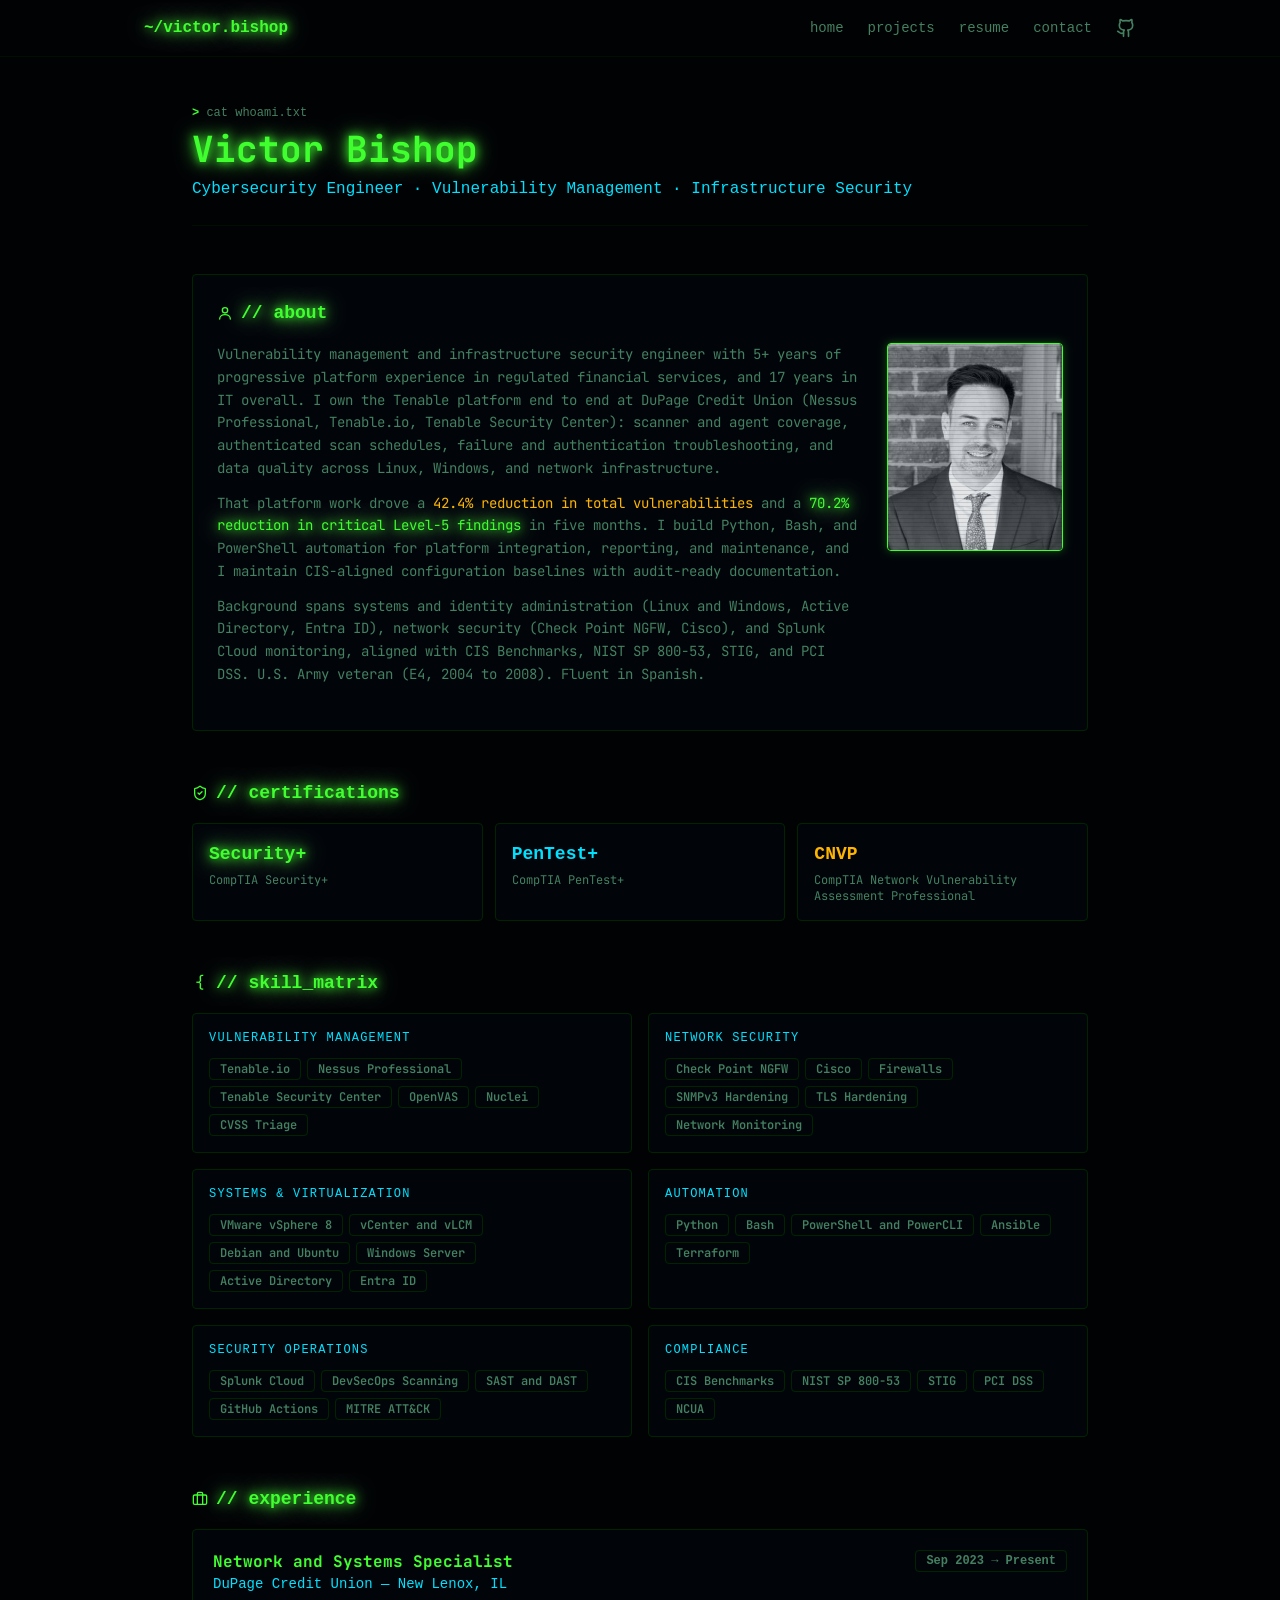
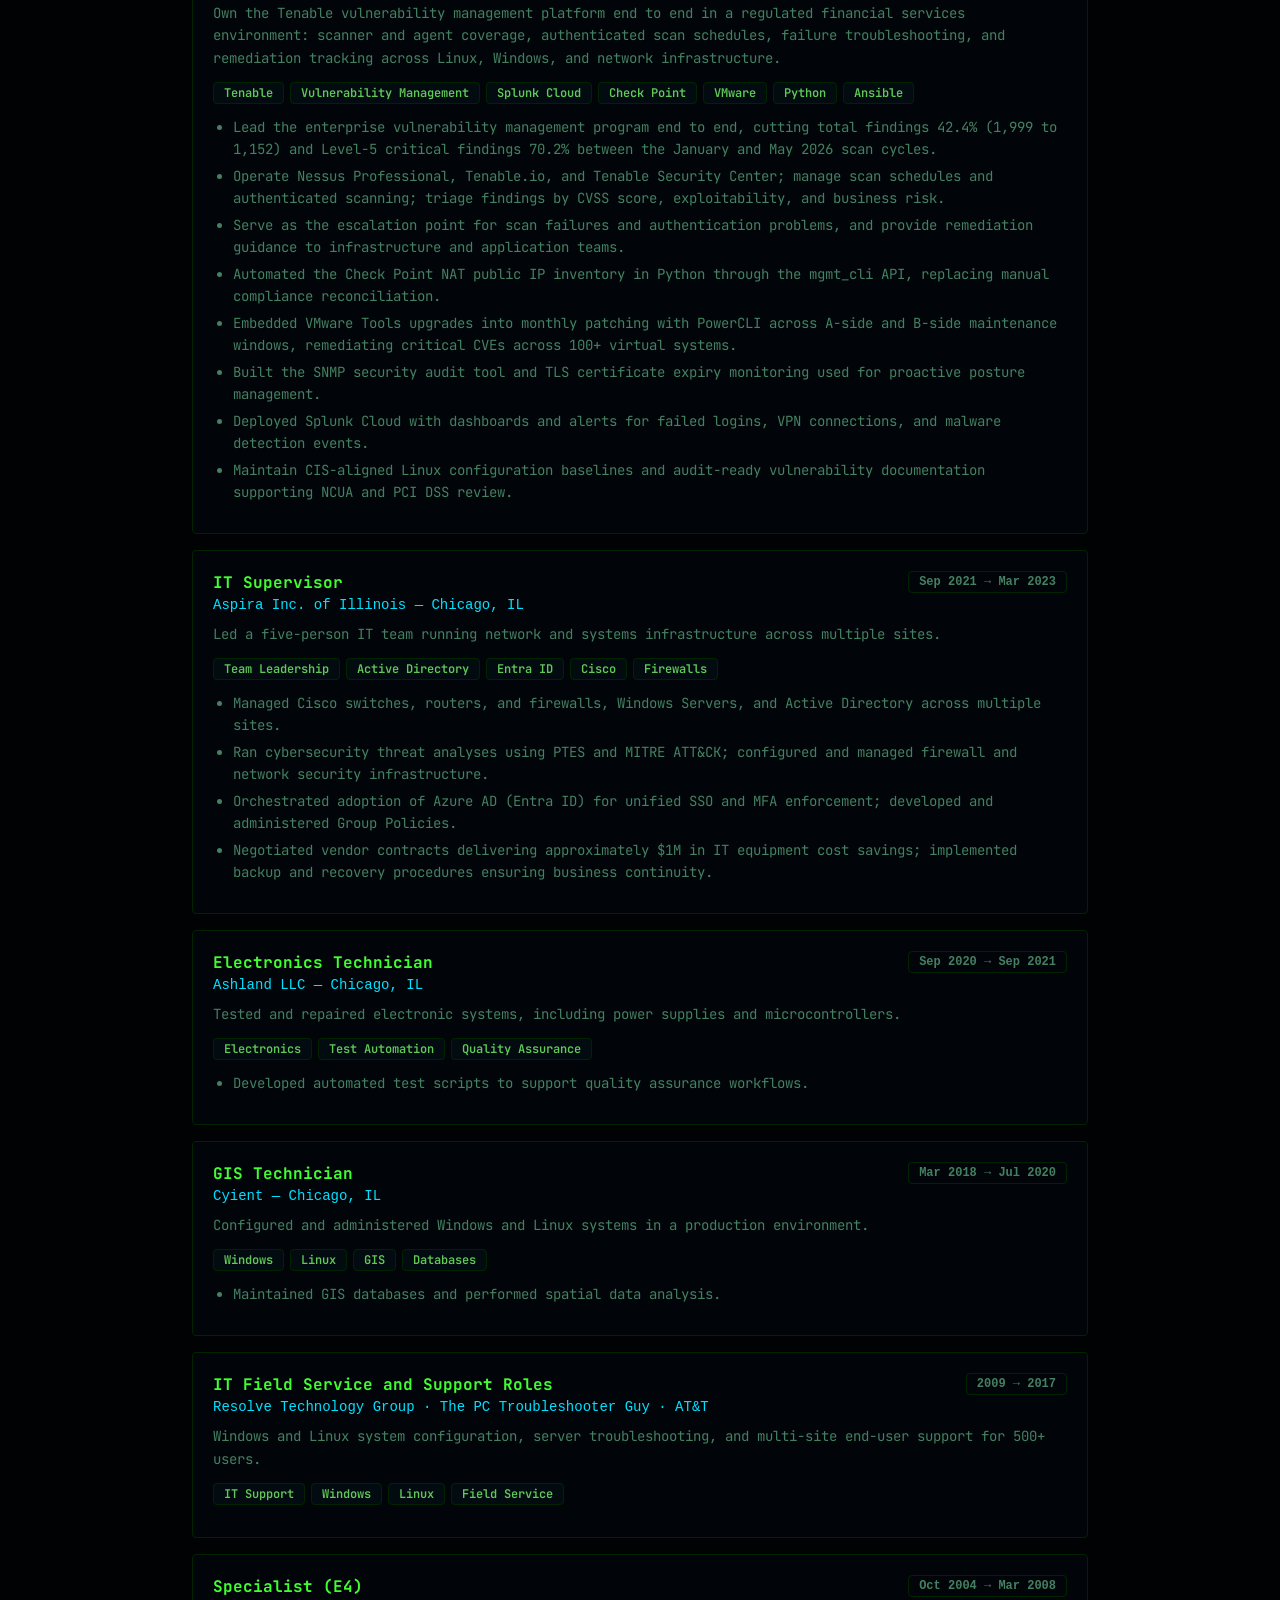
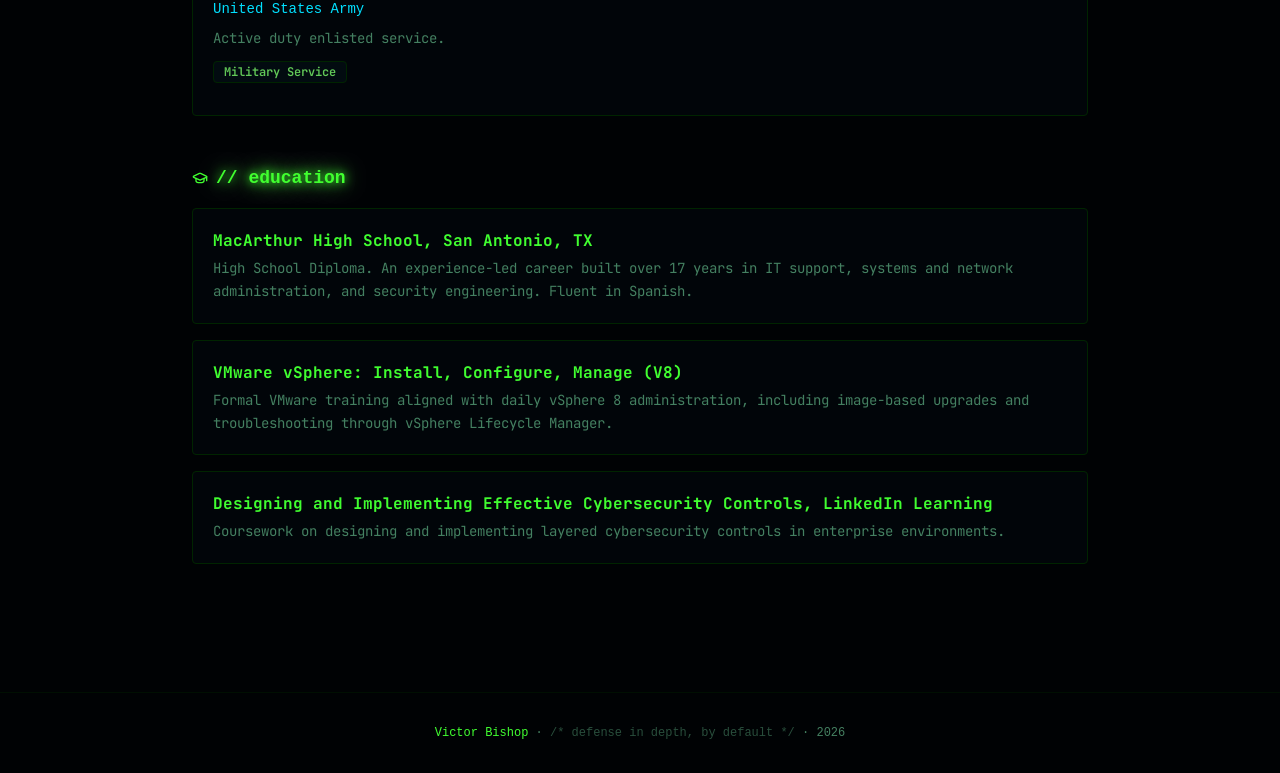
==== commit 65aae1ec: "Swap resume headshot for the new professional photo; no resume download link" ====
--- a/resume.html
+++ b/resume.html
@@ -54,7 +54,7 @@
 <div class="pt-2"></div>
 </div>
 <div class="shrink-0"><div class="relative w-44 h-52 rounded neon-border overflow-hidden">
-<img src="[data-uri]" alt="Victor Bishop" class="w-full h-full object-cover opacity-90 mix-blend-luminosity" style="filter: sepia(20%) hue-rotate(100deg) saturate(60%)" />
+<img src="[data-uri]" alt="Victor Bishop" class="w-full h-full object-cover opacity-90 mix-blend-luminosity" style="filter: sepia(20%) hue-rotate(100deg) saturate(60%)" />
 <div class="absolute inset-0 pointer-events-none" style="background-image: repeating-linear-gradient(0deg, transparent, transparent 3px, oklch(0 0 0 / 0.12) 3px, oklch(0 0 0 / 0.12) 4px)"></div>
 </div></div>
 </div>
